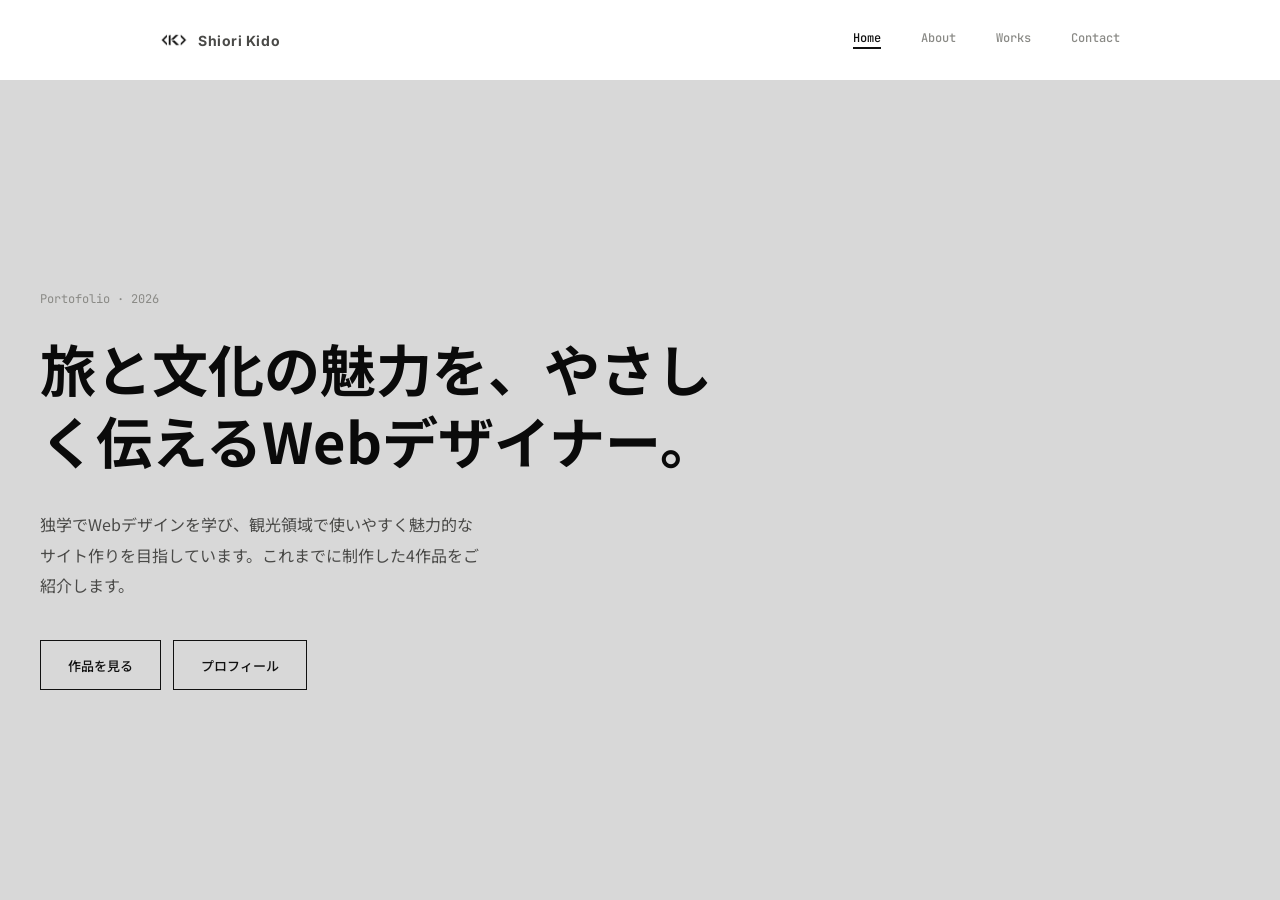
==== index.html @ f80ead20 "Add: Hero Section." ====
<!DOCTYPE html>
<html lang="ja">
<head>
	<meta charset="UTF-8">
	<meta name="viewport" content="width=device-width, initial-scale=1.0">
	<title>Portfolio - Kido</title>
	<meta name="description" content="城戸 志織（きど しおり）のポートフォリオサイトです。">
	<!-- OGP -->
	<meta property="og:locale" content="ja_JP">
	<meta property="og:type" content="website">
	<meta property="og:site_name" content="Shiori Kido | Portfolio">
	<meta property="og:title" content="Shiori Kido | Portfolio">
	<meta property="og:description" content="城戸 志織（きど しおり）のポートフォリオサイトです。">
	<meta property="og:url" content="https://example.com/">
	<meta property="og:image" content="https://example.com/assets/images/ogp.png">
	<meta property="og:image:width" content="1200">
	<meta property="og:image:height" content="630">

	<!-- Favicon -->
	<link rel="shortcut icon" href="./assets/images/favicon.ico" type="image/x-icon">
	<!-- CSS -->
	<link rel="stylesheet" href="./assets/css/resets.css">
	<link rel="stylesheet" href="./assets/css/base.css">
	<link rel="stylesheet" href="./assets/css/style.css">
	<link rel="stylesheet" href="./assets/css/header.css">
	<link rel="stylesheet" href="./assets/css/footer.css">
	<link rel="stylesheet" href="./assets/css/top.css">
	<!-- Google Fonts -->
	<link rel="preconnect" href="https://fonts.googleapis.com">
	<link rel="preconnect" href="https://fonts.gstatic.com" crossorigin>
	<link href="https://fonts.googleapis.com/css2?family=Inter:ital,opsz,wght@0,14..32,100..900;1,14..32,100..900&family=JetBrains+Mono:ital,wght@0,100..800;1,100..800&family=Noto+Sans+JP:wght@100..900&display=swap" rel="stylesheet">
	<!-- JS -->
	<script type="module" src="./assets/js/main.js"></script>

</head>

<body>
	<!-- ===== Header ===== -->
	<header class="l-header">
		<div class="l-header__inner">
			<div class="l-header__top">
				<h1 class="l-header__title">
					<a  href="./" class="l-header__link">
						<img src="./assets/images/logo.png" width="28" height="28" alt="" class="l-header__icon">
						<span class="l-header__logo-text">Shiori Kido</span>
					</a>
				</h1>

				<!-- Hamburger Menu Icon -->
				<button id="js-hamburger-button" class="c-hamburger-menu__button" aria-label="メニュー" aria-expanded="false">
					<span class="c-hamburger-menu__line"></span>
				</button>

			</div><!-- /.l-header__top -->

			<!-- Drawer Menu -->
			<div id="js-drawer-menu" class="c-drawer-menu">
				<nav class="c-nav">
					<ul class="c-nav__list">
						<li class="c-nav__item">
							<a lang="en" href="./" class="c-nav__link" aria-current="page">Home</a>
						</li>
						<li class="c-nav__item">
							<a lang="en" href="./about.html" class="c-nav__link">About</a>
						</li>
						<li class="c-nav__item">
							<a lang="en" href="./works.html" class="c-nav__link">Works</a>
						</li>
						<li class="c-nav__item">
							<a lang="en" href="./contact.html" class="c-nav__link">Contact</a>
						</li>
					</ul>
				</nav>
			</div><!-- /.c-drawer-menu -->
		</div><!-- /.l-header__inner -->
	</header>

	<!-- ===== Main ===== -->
	<main class="l-main">
		<!-- Hero -->
		<section class="p-top-hero">
			<div class="l-container p-top-hero__content">
				<div class="p-top-hero__text">
					<span lang="en" class="p-top-hero__label">Portofolio · 2026</span>
					<h2 class="c-title p-top-hero__title">旅と文化の魅力を、やさしく伝えるWebデザイナー。</h2>
					<p class="c-text p-top-hero__desc">独学でWebデザインを学び、観光領域で使いやすく魅力的なサイト作りを目指しています。これまでに制作した4作品をご紹介します。</p>
					<div class="p-top-hero__cta-buttons">
						<a href="" class="c-button p-top-hero__button">
							<span class="c-button__label">作品を見る</span>
						</a>
						<a href="" class="c-button p-top-hero__button">
							<span class="c-button__label">プロフィール</span>
						</a>
					</div>
				</div><!-- /.p-top-hero__text -->

				<div class="p-top-hero__image">
					<!-- TODO: HERO IMAGE 横長写真 or 作品メインビジュアルを設定（サイズ 580 × 620） -->
					<div class="p-top-hero__image">
						<picture>
							<source
								media="(max-width: 768px)"
								srcset="https://placehold.jp/12/E2E2DD/8A8A86/700x394.png?text=HERO%20IMAGE%20%E6%A8%AA%E9%95%B7%E5%86%99%E7%9C%9F%20or%20%E4%BD%9C%E5%93%81%E3%83%A1%E3%82%A4%E3%83%B3%E3%83%93%E3%82%B8%E3%83%A5%E3%82%A2%E3%83%AB%20700%20%C3%97%20394">
							<img
								src="https://placehold.jp/12/E2E2DD/8A8A86/580x620.png?text=HERO%20IMAGE%20%E6%A8%AA%E9%95%B7%E5%86%99%E7%9C%9F%20or%20%E4%BD%9C%E5%93%81%E3%83%A1%E3%82%A4%E3%83%B3%E3%83%93%E3%82%B8%E3%83%A5%E3%82%A2%E3%83%AB%20580%20%C3%97%20620"
								alt=""
								class="p-top-hero__img">
						</picture>
					</div>
				</div><!-- /.p-top-hero__image -->
			</div><!-- /.l-container.p-top-hero__content -->
		</section>
	</main>

	<!-- ===== Footer ===== -->
	<footer class="l-footer"></footer>

</body>
</html>
---- assets/css/resets.css ----
/* 1. Use a more-intuitive box-sizing model */
*,
*::before,
*::after {
  box-sizing: border-box;
}

/* 2. Remove default margin */
*:not(dialog) {
  margin: 0;
}

/* 3. Enable keyword animations */
@media (prefers-reduced-motion: no-preference) {
  html {
    interpolate-size: allow-keywords;
  }
}

body {
  /* 4. Increase line-height */
  line-height: 1.5;
  /* 5. Improve text rendering */
  -webkit-font-smoothing: antialiased;
}

/* 6. Improve media defaults */
img,
picture,
video,
canvas,
svg {
  display: block;
  max-width: 100%;
}

/* 7. Inherit fonts for form controls */
input,
button,
textarea,
select {
  font: inherit;
}

/* 8. Avoid text overflows */
p,
h1,
h2,
h3,
h4,
h5,
h6 {
  overflow-wrap: break-word;
}

/* 9. Improve line wrapping */
p {
  text-wrap: pretty;
}
h1,
h2,
h3,
h4,
h5,
h6 {
  text-wrap: balance;
}

/*
  10. Create a root stacking context
*/
#root,
#__next {
  isolation: isolate;
}
---- assets/css/base.css ----
:root {
  --text-color-primary: #0a0a0a;
  --text-color-secondary: #8a8a86;
  --text-color-thirdly: #fff;
  --text-color-body: #4a4a48;
  --text-color-header: #111;
  --text-color-button: #111;

  --bg-color-header: #fff;
  --bg-color-hero: #d8d8d8;

  --transition-base: 0.2s ease;
  --transition-slow: 0.4s ease;
}

body {
  font-family: 'Noto Sans JP', sans-serif;
  color: var(--text-color-body);
}

button {
  padding: 0;
  border: none;
  outline: none;
  font: inherit;
  color: inherit;
  background: none;
}

a {
  display: block;
  text-decoration: none;
  color: inherit;
}

ul {
  list-style: none;
  margin: 0;
  padding: 0;
}

:lang(en) {
  font-family: 'JetBrains Mono', sans-serif;
}

img {
  width: 100%;
  height: auto;
  object-position: center;
  object-fit: cover;
}
---- assets/css/style.css ----
.l-main {
  position: relative;
  top: 5rem;

  @media screen and (max-width: 768px) {
    top: 3.5rem;
  }
}

.l-container {
  max-width: 1200px;
  width: 100%;

  margin-inline: auto;

  @media screen and (max-width: 768px) {
    max-width: 100%;
    padding-inline: 1.25rem;
  }
}

.c-title {
  font-size: clamp(2.25rem, 7vw, 3.5rem);
  line-height: 1.3;
  color: var(--text-color-primary);
}

.c-text {
  font-size: 1rem;
  line-height: 1.9;
  font-weight: 400;
}

.c-button {
  display: flex;
  align-items: center;
  justify-content: center;

  height: 3.125rem;
  width: fit-content;

  padding-inline: 1.75rem;

  box-shadow: inset 0 0 0 1px var(--text-color-button);

  transition: var(--transition-base);

  & .c-button__label {
    font-size: 0.813rem;
    line-height: 1.5;
    font-weight: 500;
    color: var(--text-color-button);
    transition: var(--transition-base);
  }

  /* Hover State */
  &:hover {
    background-color: var(--text-color-button);
  }

  &:hover .c-button__label {
    position: relative;
    color: var(--text-color-thirdly);
  }
  &:hover .c-button__label::after {
    position: absolute;
    content: '→';
    top: 50%;
    right: -1rem;
    transform: translateY(-50%);
  }
}
---- assets/css/header.css ----
/* ============================
*  Header
* ========================== */
.l-header {
  position: fixed;
  z-index: 100;
  top: 0;
  left: 0;

  width: 100%;
  height: 5rem;

  background-color: var(--bg-color-header);

  @media screen and (max-width: 768px) {
    height: 3.5rem;
  }
}

.l-header__inner {
  display: flex;
  align-items: center;
  justify-content: space-between;

  max-width: 1200px;
  width: 100%;
  height: 100%;

  margin-inline: auto;
  padding-inline: 7.5rem;

  @media screen and (max-width: 768px) {
    padding-inline: 0.75rem;
  }
}

.l-header__title {
  & .l-header__link {
    display: flex;
    align-items: center;
    gap: 0.625rem;
  }

  & .l-header__icon {
    width: 1.75rem;

    aspect-ratio: 1 / 1;
  }

  & .l-header__logo-text {
    font-size: 0.875rem;
    font-weight: 700;
    line-height: 1.5;
    letter-spacing: 0.56px;
    font-family: 'Inter', sans-serif;
  }
}

.l-header__top {
  @media screen and (max-width: 768px) {
    display: flex;
    justify-content: space-between;
    align-items: center;

    width: 100%;
  }
}

/*-------------------------
  Hamburger Menu Icon
-------------------------*/
.c-hamburger-menu__button {
  display: none;

  @media screen and (max-width: 768px) {
    display: block;

    width: 1.5rem;
    height: 2.25rem;

    & .c-hamburger-menu__line {
      position: relative;

      display: block;

      height: 2px;
      width: 100%;
      background-color: var(--text-color-header);
    }
    & .c-hamburger-menu__line::before,
    & .c-hamburger-menu__line::after {
      content: '';
      position: absolute;

      left: 0;

      height: 2px;
      width: 100%;
      background-color: var(--text-color-header);

      transition: var(--transition-slow);
    }
    & .c-hamburger-menu__line::before {
      top: -0.5rem;
    }
    & .c-hamburger-menu__line::after {
      top: 0.5rem;
    }

    /* Open state */
    &.is-open .c-hamburger-menu__line {
      background-color: transparent;
    }
    &.is-open .c-hamburger-menu__line::before,
    &.is-open .c-hamburger-menu__line::after {
      top: 0;
    }
    &.is-open .c-hamburger-menu__line::before {
      transform: rotate(-25deg);
    }
    &.is-open .c-hamburger-menu__line::after {
      transform: rotate(25deg);
    }
  }
}

/*-------------------------
  Drawer Menu
-------------------------*/
.c-drawer-menu {
  @media screen and (max-width: 768px) {
    position: absolute;
    top: 3.5rem;
    right: -100%;

    height: calc(100dvh - 3.5rem);

    padding-block: 2rem;
    padding-inline: 1rem;

    transition: var(--transition-slow);

    width: 100%;

    &.is-open {
      right: 0;
    }
  }
}

.c-nav__list {
  display: flex;
  align-items: center;
  gap: 2.5rem;

  transition: var(--transition-base);

  &:has(.c-nav__item:hover) .c-nav__link[aria-current='page']:not(:hover) {
    text-decoration: none;
  }

  @media screen and (max-width: 768px) {
    flex-direction: column;
  }
}

.c-nav__item {
  height: 1.375rem;

  &:hover .c-nav__link,
  & .c-nav__link[aria-current='page'] {
    text-decoration: underline;
    text-decoration-thickness: 2px;
    text-underline-offset: 0.4em;

    color: var(--text-color-header);
  }

  .c-nav__link {
    height: 100%;
    font-size: 0.75rem;
    line-height: 1.5;
    font-weight: 500;
    color: #8a8a86;
    text-align: center;

    transition: var(--transition-base);

    @media screen and (max-width: 768px) {
      font-size: 1rem;
    }
  }
}
---- assets/css/top.css ----
/* ============================
*  Hero
* ========================== */
.p-top-hero {
  width: 100%;
  height: calc(100dvh - 5rem);
  background-color: var(--bg-color-hero);

  @media screen and (max-width: 768px) {
    height: calc(100dvh - 3.5rem);
  }
}

.p-top-hero__content {
  display: flex;
  align-items: center;
  gap: 1.5rem;

  height: 100%;

  @media screen and (max-width: 768px) {
    flex-direction: column;
    justify-content: center;
  }
}

.p-top-hero__label {
  display: block;

  margin-block-end: 1.5rem;

  font-size: 0.75rem;
  line-height: 1.5;
  color: var(--text-color-secondary);
}

.p-top-hero__title {
  margin-block-end: 2rem;
}

.p-top-hero__desc {
  max-width: 440px;
  width: 100%;

  margin-block-end: 2.5rem;

  @media screen and (max-width: 768px) {
    max-width: 100%;
  }
}

.p-top-hero__cta-buttons {
  display: flex;
  align-items: center;
  gap: 0.75rem;

  @media screen and (max-width: 500px) {
    display: grid;
    grid-template-columns: 1fr 1fr;

    & .c-button {
      width: 100%;
    }
  }
}

.p-top-hero__image {
  @media screen and (max-width: 768px) {
    & .p-top-hero__img {
      aspect-ratio: 16 / 9;
    }
  }
}
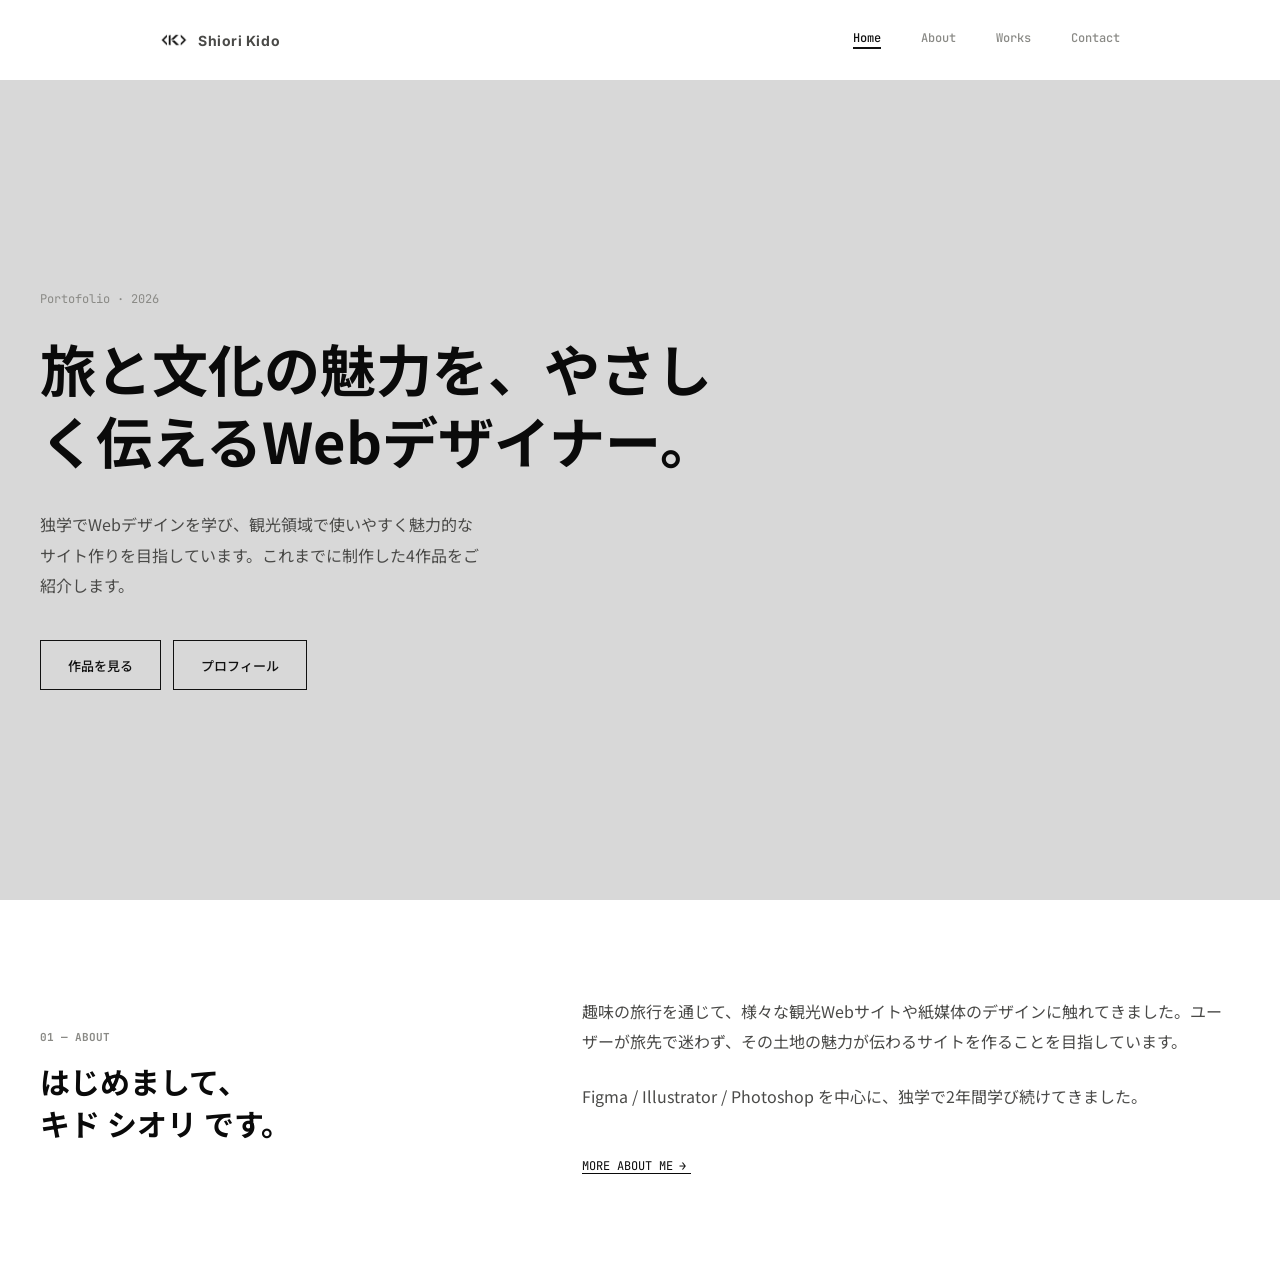
==== commit 4199a83b: "Add: About Setciton." ====
--- a/index.html
+++ b/index.html
@@ -110,6 +110,32 @@
 				</div><!-- /.p-top-hero__image -->
 			</div><!-- /.l-container.p-top-hero__content -->
 		</section>
+
+		<!-- About -->
+		<section class="p-top-section p-top-about">
+			<div class="l-container">
+				<div class="c-section-header p-top-section__header">
+					<h2 class="c-section-title p-top-section__title">
+						<span lang="en" class="c-section-title--en">01 — About</span>
+						<span class="c-section-title--ja">
+							はじめまして、<br>
+							キド シオリ です。
+					</span>
+					</h2>
+				</div><!-- /.c-section-header -->
+				<div class="p-top-section__content p-top-about__content">
+					<div class="p-top-about__descs">
+						<p class="c-text">
+							趣味の旅行を通じて、様々な観光Webサイトや紙媒体のデザインに触れてきました。ユーザーが旅先で迷わず、その土地の魅力が伝わるサイトを作ることを目指しています。
+						</p>
+						<p class="c-text">
+							Figma / Illustrator / Photoshop を中心に、独学で2年間学び続けてきました。
+						</p>
+					</div><!-- /.p-top-about__desc -->
+					<a lang="en" href="./about.html" class="c-more-link">More about me</a>
+				</div><!-- /.p-top-section__content -->
+			</div><!-- /.l-container -->
+		</section>
 	</main>
 
 	<!-- ===== Footer ===== -->
--- a/assets/css/base.css
+++ b/assets/css/base.css
@@ -16,6 +16,9 @@
 body {
   font-family: 'Noto Sans JP', sans-serif;
   color: var(--text-color-body);
+  overflow-wrap: anywhere;
+  word-break: normal;
+  line-break: strict;
 }
 
 button {
@@ -31,6 +34,7 @@
   display: block;
   text-decoration: none;
   color: inherit;
+  cursor: pointer;
 }
 
 ul {
--- a/assets/css/style.css
+++ b/assets/css/style.css
@@ -23,6 +23,26 @@
   font-size: clamp(2.25rem, 7vw, 3.5rem);
   line-height: 1.3;
   color: var(--text-color-primary);
+}
+
+.c-section-title {
+  display: flex;
+  flex-direction: column;
+  gap: 1rem;
+
+  & .c-section-title--en {
+    font-size: 0.688rem;
+    line-height: 1.5;
+    text-transform: uppercase;
+    color: var(--text-color-secondary);
+  }
+
+  & .c-section-title--ja {
+    font-size: clamp(1.5rem, 2.34vw, 2rem);
+    line-height: 1.4;
+    font-weight: 700;
+    color: var(--text-color-primary);
+  }
 }
 
 .c-text {
@@ -70,3 +90,46 @@
     transform: translateY(-50%);
   }
 }
+
+.c-more-link {
+  display: inline-block;
+  position: relative;
+
+  font-size: 0.75rem;
+  line-height: 1.5rem;
+  color: var(--text-color-primary);
+  text-transform: uppercase;
+  transition: var(--transition-base);
+
+  &::before {
+    position: absolute;
+    content: '→';
+
+    right: -1.125rem;
+    width: 0.75rem;
+
+    transition: var(--transition-base);
+  }
+
+  &::after {
+    position: absolute;
+    content: '';
+    left: 0;
+    bottom: 0.25rem;
+
+    width: calc(100% + 1.125rem);
+    height: 1px;
+    background-color: var(--text-color-primary);
+
+    transition: var(--transition-base);
+  }
+
+  /* Hover State */
+  &:hover {
+    color: var(--text-color-secondary);
+  }
+
+  &:hover::before {
+    right: -1.25rem;
+  }
+}
--- a/assets/css/top.css
+++ b/assets/css/top.css
@@ -71,3 +71,31 @@
     }
   }
 }
+
+/* ============================
+*  About
+* ========================== */
+.p-top-about {
+  & .l-container {
+    display: grid;
+    grid-template-columns: minmax(auto, 467px) 1fr;
+    align-items: center;
+    gap: clamp(2rem, 5.86vw, 5rem);
+
+    padding-block: 6rem;
+
+    @media screen and (max-width: 768px) {
+      grid-template-columns: 1fr;
+
+      padding-block: 4rem;
+    }
+  }
+}
+
+.p-top-about__descs {
+  display: flex;
+  flex-direction: column;
+  gap: 1.5rem;
+
+  margin-block-end: 2.5rem;
+}
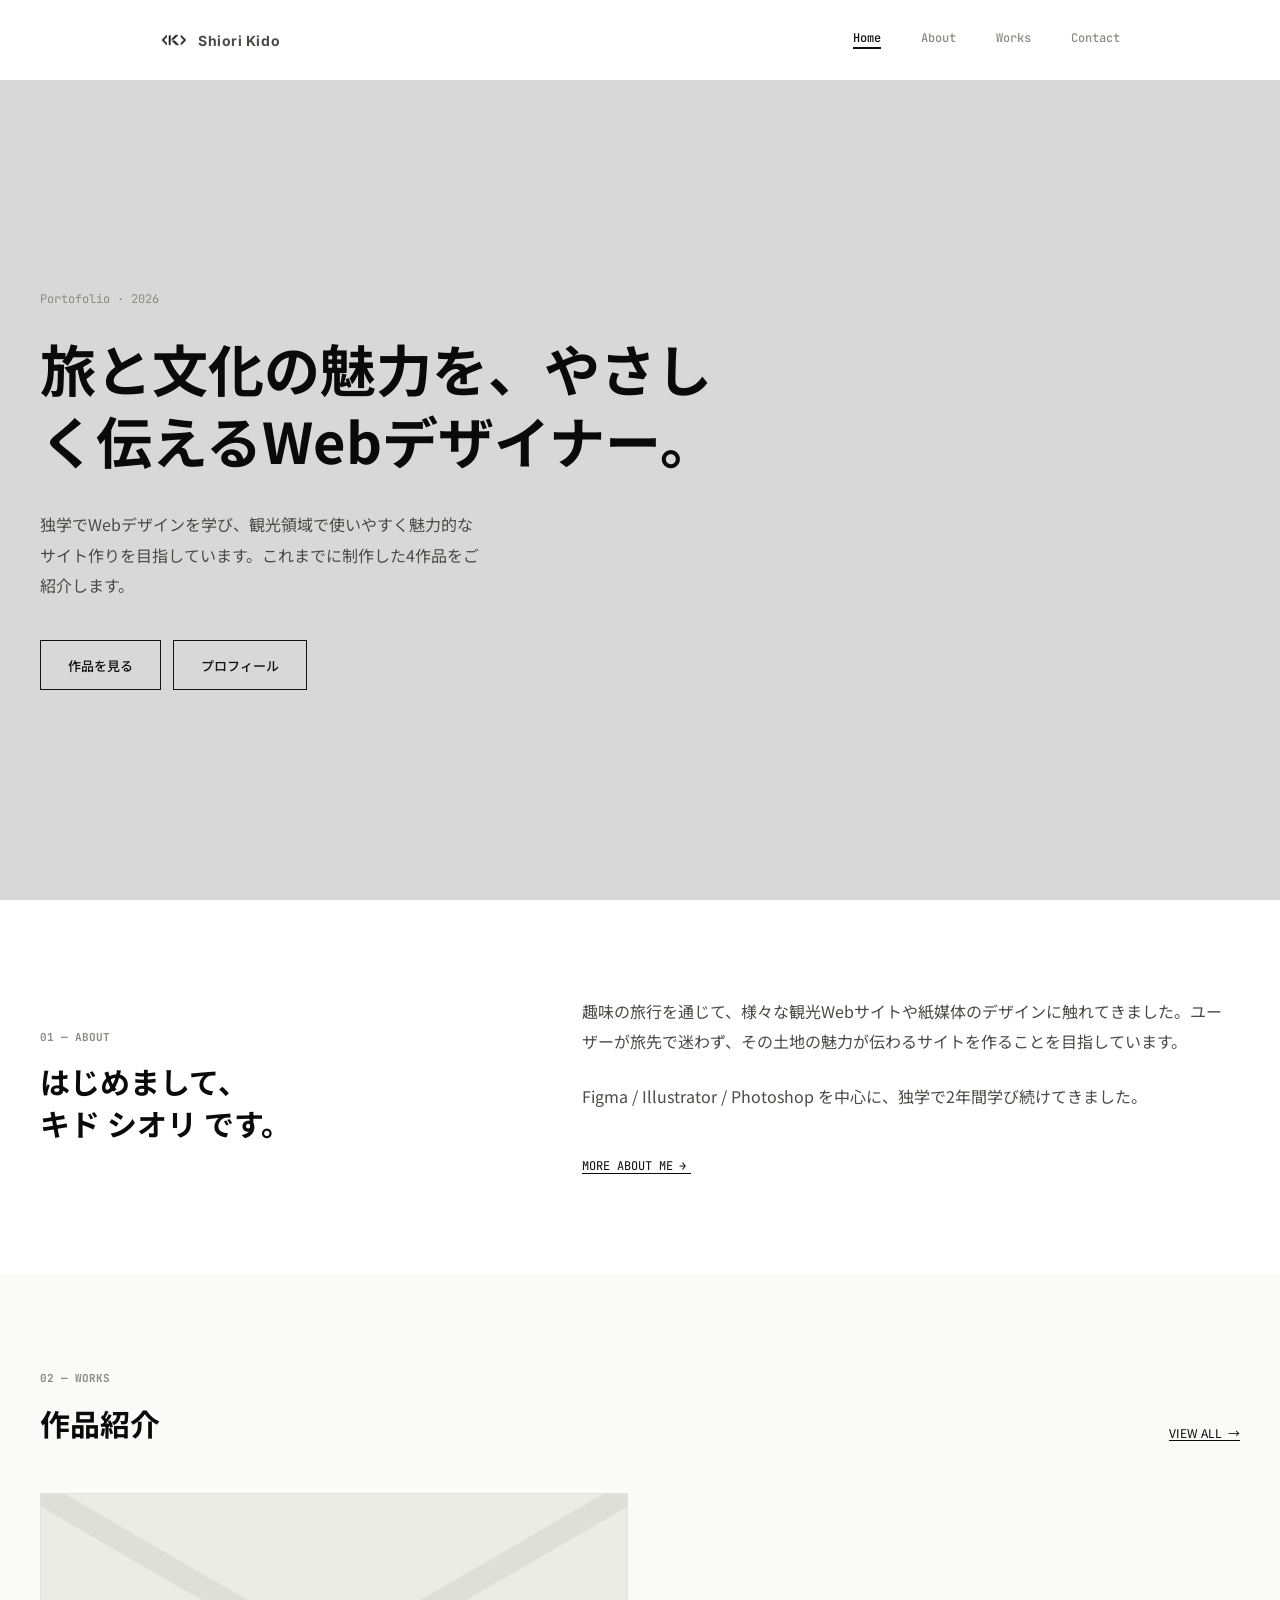
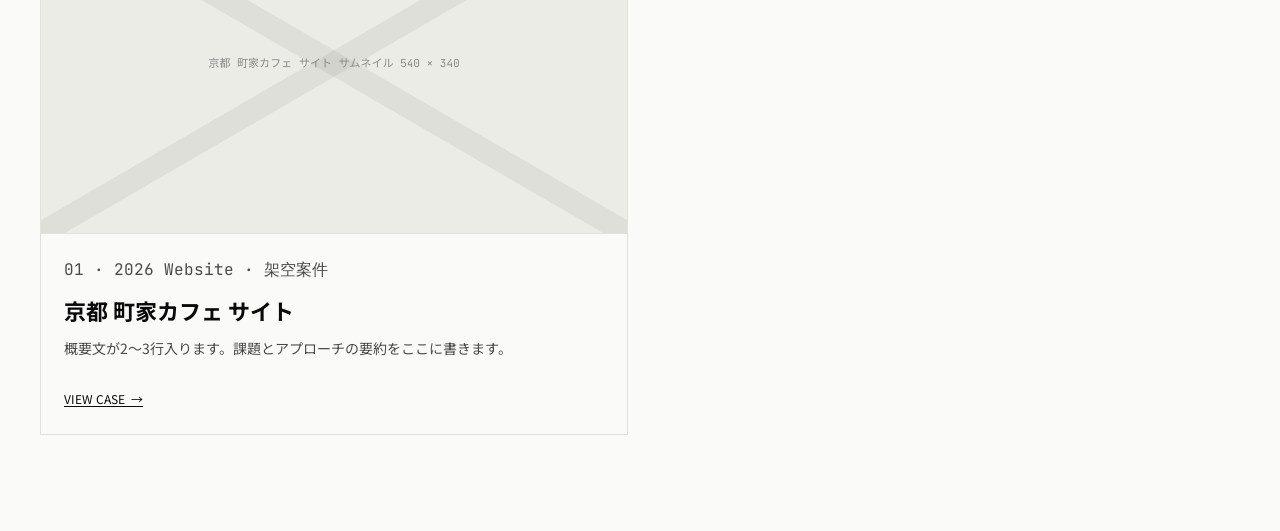
==== commit b723c8a4: "WIP: Works Section layout." ====
--- a/index.html
+++ b/index.html
@@ -136,6 +136,39 @@
 				</div><!-- /.p-top-section__content -->
 			</div><!-- /.l-container -->
 		</section>
+
+		<!-- Works -->
+		<section class="p-top-section p-top-works">
+			<div class="l-container">
+				<div class="c-section-header p-top-section__header">
+					<h2 class="c-section-title p-top-section__title">
+						<span lang="en" class="c-section-title--en">02 — Works</span>
+						<span class="c-section-title--ja">作品紹介</span>
+					</h2>
+					<a href="" class="c-more-link">View all</a>
+				</div><!-- /.c-section-header -->
+				<div class="p-top-section__content p-top-works__content">
+					<ul class="p-top-works__list">
+						<li class="p-top-works__item">
+							<a href="" class="c-card p-top-works__link">
+								<div class="c-card__image p-top-works__image">
+									<img src="./assets/images/placeholder.png" width="586" height="340" alt="" class="c-card__img p-top-works__img">
+								</div><!-- /.p-top-works__image -->
+								<div class="c-card__body p-top-works__body">
+									<div class="c-card__meta p-top-works__meta">
+										<time datetime="" class="c-card__date p-top-works__date">01 · 2026</time>
+										<span class="c-card__category">Website · 架空案件</span>
+									</div>
+									<h3 class="c-card__title">京都 町家カフェ サイト</h3>
+									<p class="c-card__desc">概要文が2〜3行入ります。課題とアプローチの要約をここに書きます。</p>
+									<span href="" class="c-more-link">View case</span>
+								</div><!-- /.p-top-works__body -->
+							</a>
+						</li>
+					</ul>
+				</div><!-- /.p-top-section__content.p-top-works__content -->
+			</div><!-- /.l-container -->
+		</section>
 	</main>
 
 	<!-- ===== Footer ===== -->
--- a/assets/css/base.css
+++ b/assets/css/base.css
@@ -8,6 +8,8 @@
 
   --bg-color-header: #fff;
   --bg-color-hero: #d8d8d8;
+  --bg-color-primary: #fff;
+  --bg-color-secondary: #fafaf8;
 
   --transition-base: 0.2s ease;
   --transition-slow: 0.4s ease;
--- a/assets/css/style.css
+++ b/assets/css/style.css
@@ -1,3 +1,6 @@
+/* ============================
+*  Layout
+* ========================== */
 .l-main {
   position: relative;
   top: 5rem;
@@ -18,6 +21,10 @@
     padding-inline: 1.25rem;
   }
 }
+
+/* ============================
+*  Component
+* ========================== */
 
 .c-title {
   font-size: clamp(2.25rem, 7vw, 3.5rem);
@@ -42,6 +49,18 @@
     line-height: 1.4;
     font-weight: 700;
     color: var(--text-color-primary);
+  }
+}
+
+.c-section-header:has(.c-more-link) {
+  display: flex;
+  justify-content: space-between;
+  align-items: end;
+
+  margin-block-end: 3rem;
+
+  & .c-more-link {
+    margin-inline-end: 1.125rem;
   }
 }
 
@@ -133,3 +152,40 @@
     right: -1.25rem;
   }
 }
+
+/*-------------------------
+  Card
+-------------------------*/
+.c-card {
+  width: 100%;
+  box-shadow: inset 0 0 0 1px #e2e2dd;
+}
+
+.c-card__body {
+  padding: 1.5rem;
+}
+.c-card__meta {
+  margin-block-end: 0.75rem;
+  font-family: 'JetBrains Mono', monospace;
+}
+
+.c-card__title {
+  margin-block-end: 0.625rem;
+
+  font-size: 1.375rem;
+  color: var(--text-color-primary);
+}
+
+.c-card__desc {
+  margin-block-end: 1.5rem;
+
+  font-size: 0.875rem;
+  line-height: 1.7;
+}
+
+/* ============================
+*  Utility
+* ========================== */
+.u-number {
+  font-family: 'JetBrains Mono', sans-serif;
+}
--- a/assets/css/top.css
+++ b/assets/css/top.css
@@ -76,6 +76,8 @@
 *  About
 * ========================== */
 .p-top-about {
+  background-color: var(--bg-color-primary);
+
   & .l-container {
     display: grid;
     grid-template-columns: minmax(auto, 467px) 1fr;
@@ -99,3 +101,24 @@
 
   margin-block-end: 2.5rem;
 }
+
+/* ============================
+*  Worksout
+* ========================== */
+.p-top-works {
+  background-color: var(--bg-color-secondary);
+
+  & .l-container {
+    padding-block: 6rem;
+  }
+}
+
+.p-top-works__list {
+  display: grid;
+  grid-template-columns: repeat(2, 1fr);
+  gap: 1.5rem;
+
+  @media screen and (max-width: 768px) {
+    grid-template-columns: 1fr;
+  }
+}
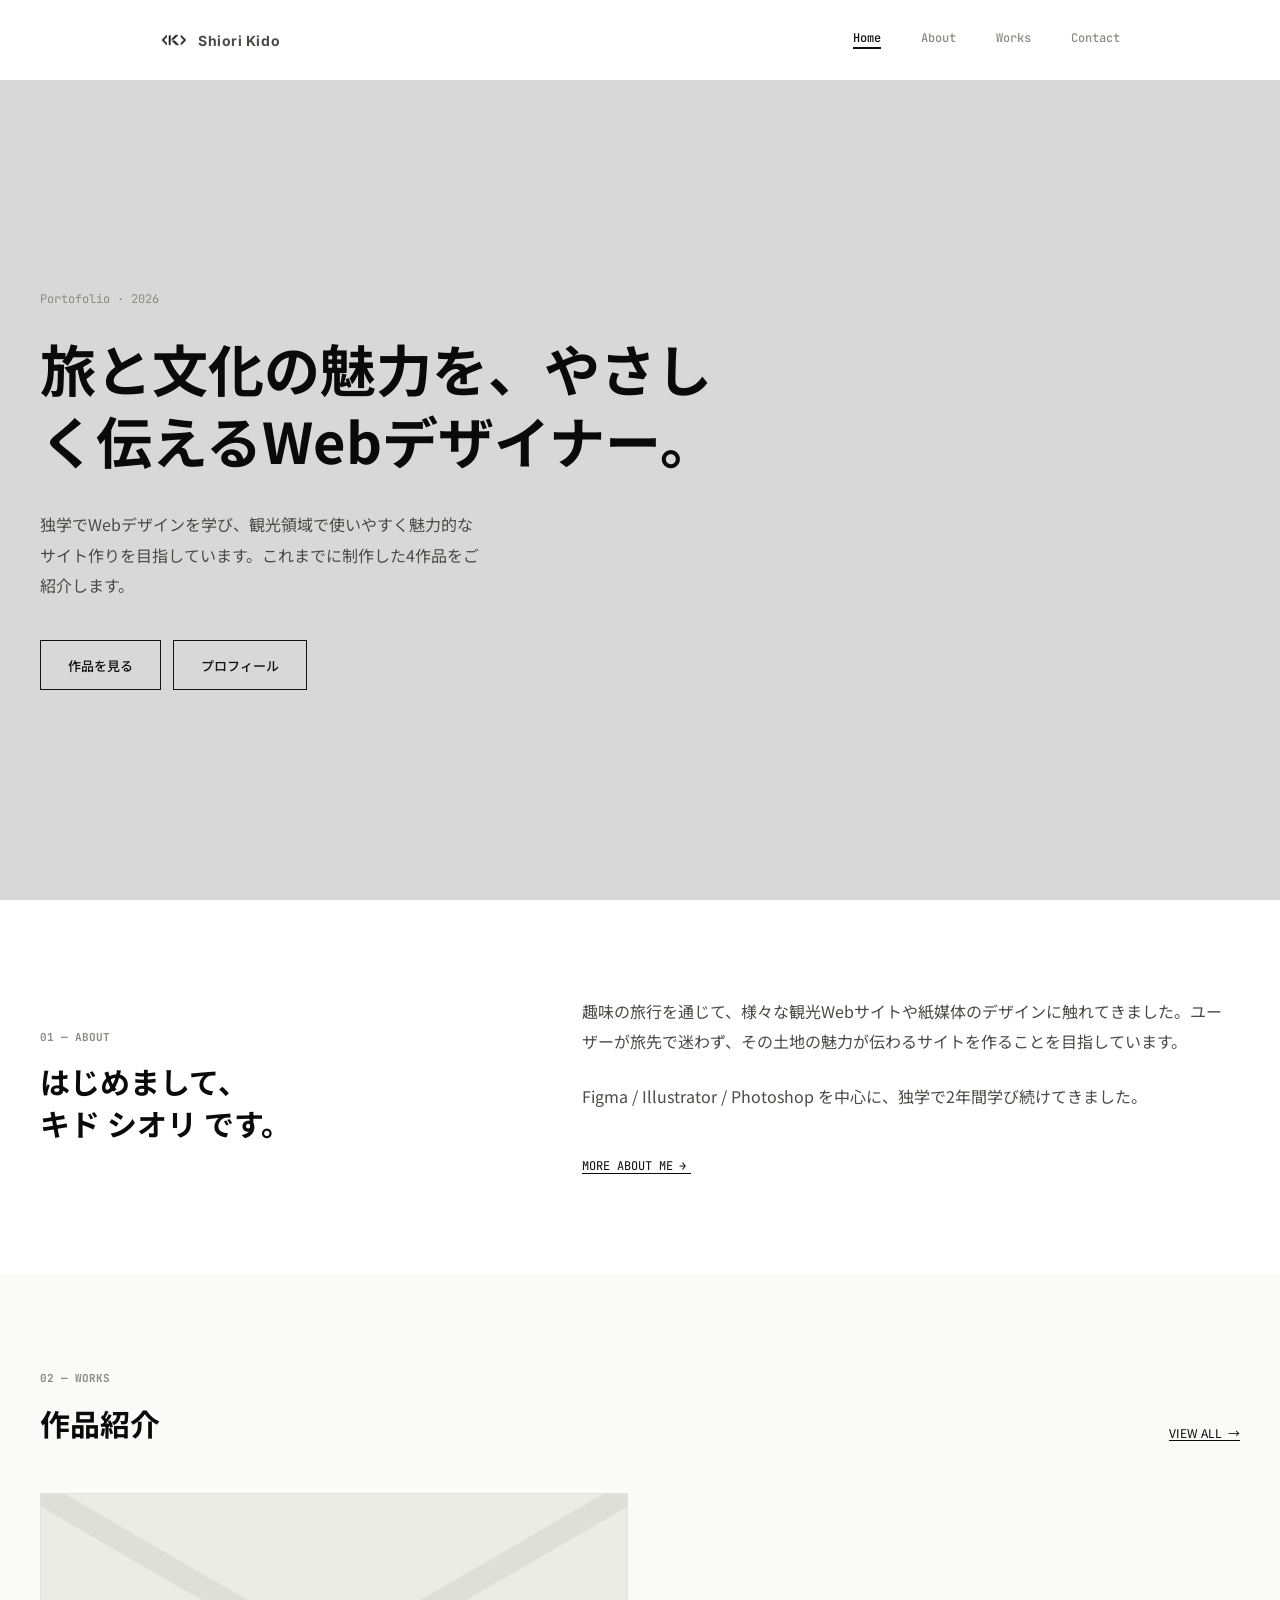
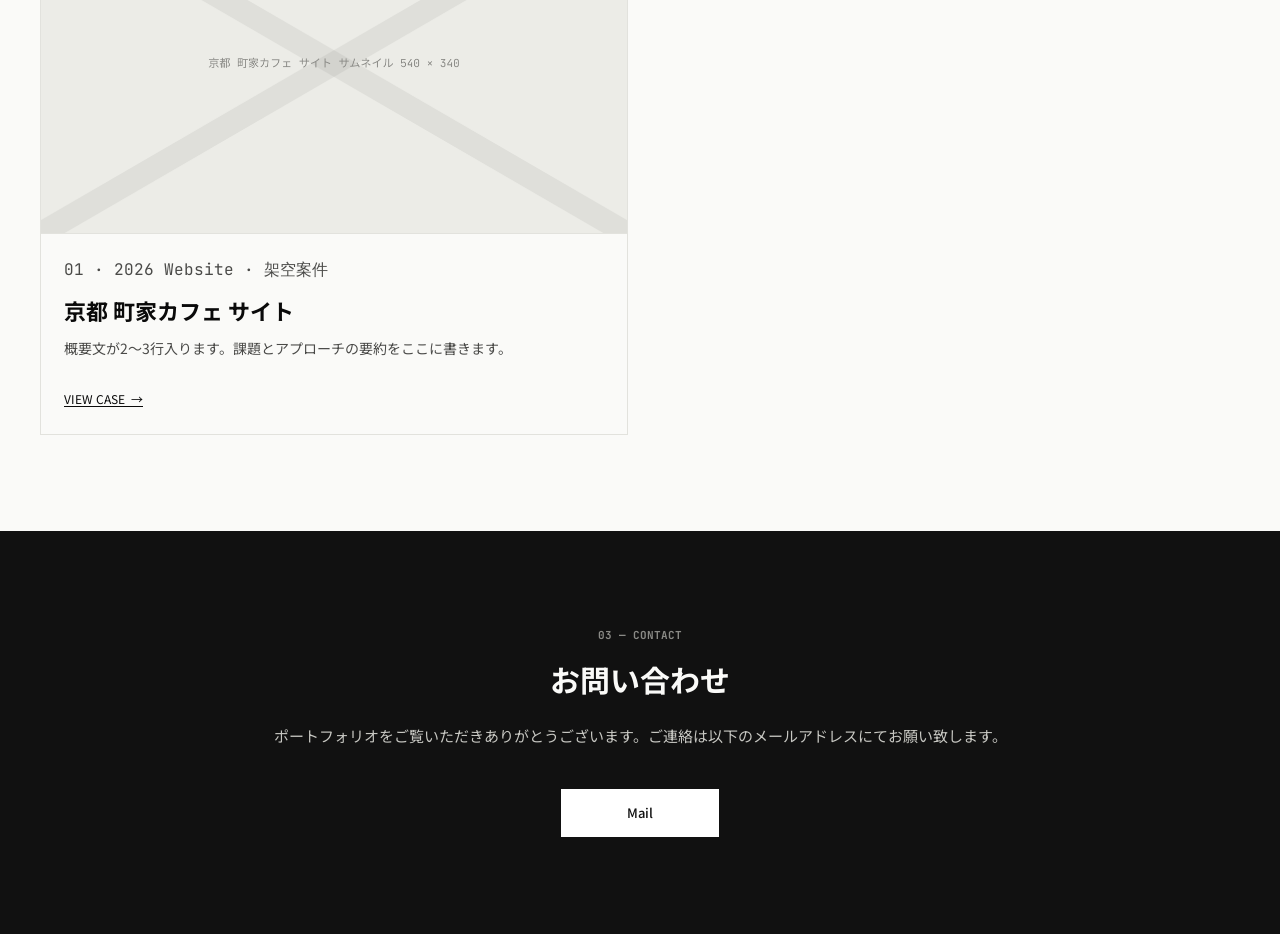
==== commit b85ca5ed: "Add: Contact Section." ====
--- a/index.html
+++ b/index.html
@@ -169,6 +169,24 @@
 				</div><!-- /.p-top-section__content.p-top-works__content -->
 			</div><!-- /.l-container -->
 		</section>
+
+		<!-- Contact -->
+		<section class="p-top-contact">
+			<div class="l-container">
+				<div class="c-section-header p-top-section__header">
+					<h2 class="c-section-title p-top-section__title">
+						<span lang="en" class="c-section-title--en">03 — Contact</span>
+						<span class="c-section-title--ja">お問い合わせ</span>
+					</h2>
+				</div><!-- /.c-section-header -->
+				<div class="p-top-section__content p-top-contact__content">
+					<p class="p-top-contact__desc">ポートフォリオをご覧いただきありがとうございます。ご連絡は以下のメールアドレスにてお願い致します。</p>
+					<a href="mailto:kido.s2706@gmail.com" class="c-button">
+						<div class="c-button__label">Mail</div>
+					</a>
+				</div><!-- /.p-top-section__content -->
+			</div><!-- /.l-container -->
+		</section>
 	</main>
 
 	<!-- ===== Footer ===== -->
--- a/assets/css/base.css
+++ b/assets/css/base.css
@@ -8,8 +8,10 @@
 
   --bg-color-header: #fff;
   --bg-color-hero: #d8d8d8;
+  --bg-color-footer: #111;
   --bg-color-primary: #fff;
   --bg-color-secondary: #fafaf8;
+  --bg-color-thirdly: #111;
 
   --transition-base: 0.2s ease;
   --transition-slow: 0.4s ease;
--- a/assets/css/top.css
+++ b/assets/css/top.css
@@ -110,6 +110,10 @@
 
   & .l-container {
     padding-block: 6rem;
+
+    @media screen and (max-width: 768px) {
+      padding-block: 4rem;
+    }
   }
 }
 
@@ -122,3 +126,50 @@
     grid-template-columns: 1fr;
   }
 }
+
+/* ============================
+*  Contact
+* ========================== */
+.p-top-contact {
+  background-color: var(--bg-color-thirdly);
+
+  & .l-container {
+    padding-block: 6rem;
+
+    @media screen and (max-width: 768px) {
+      padding-block: 4rem;
+    }
+  }
+
+  & .c-section-title {
+    margin-block-end: 1.5rem;
+    text-align: center;
+  }
+
+  & .c-section-title--ja {
+    color: var(--bg-color-secondary);
+  }
+
+  & .c-button {
+    width: 10rem;
+    background-color: var(--bg-color-primary);
+  }
+
+  & .c-button:hover {
+    background-color: var(--bg-color-thirdly);
+    box-shadow: inset 0 0 0 1px var(--bg-color-primary);
+  }
+}
+
+.p-top-contact__content {
+  display: flex;
+  flex-direction: column;
+  align-items: center;
+}
+
+.p-top-contact__desc {
+  margin-block-end: 2.5rem;
+
+  font-size: 0.938rem;
+  color: #c7c7c2;
+}
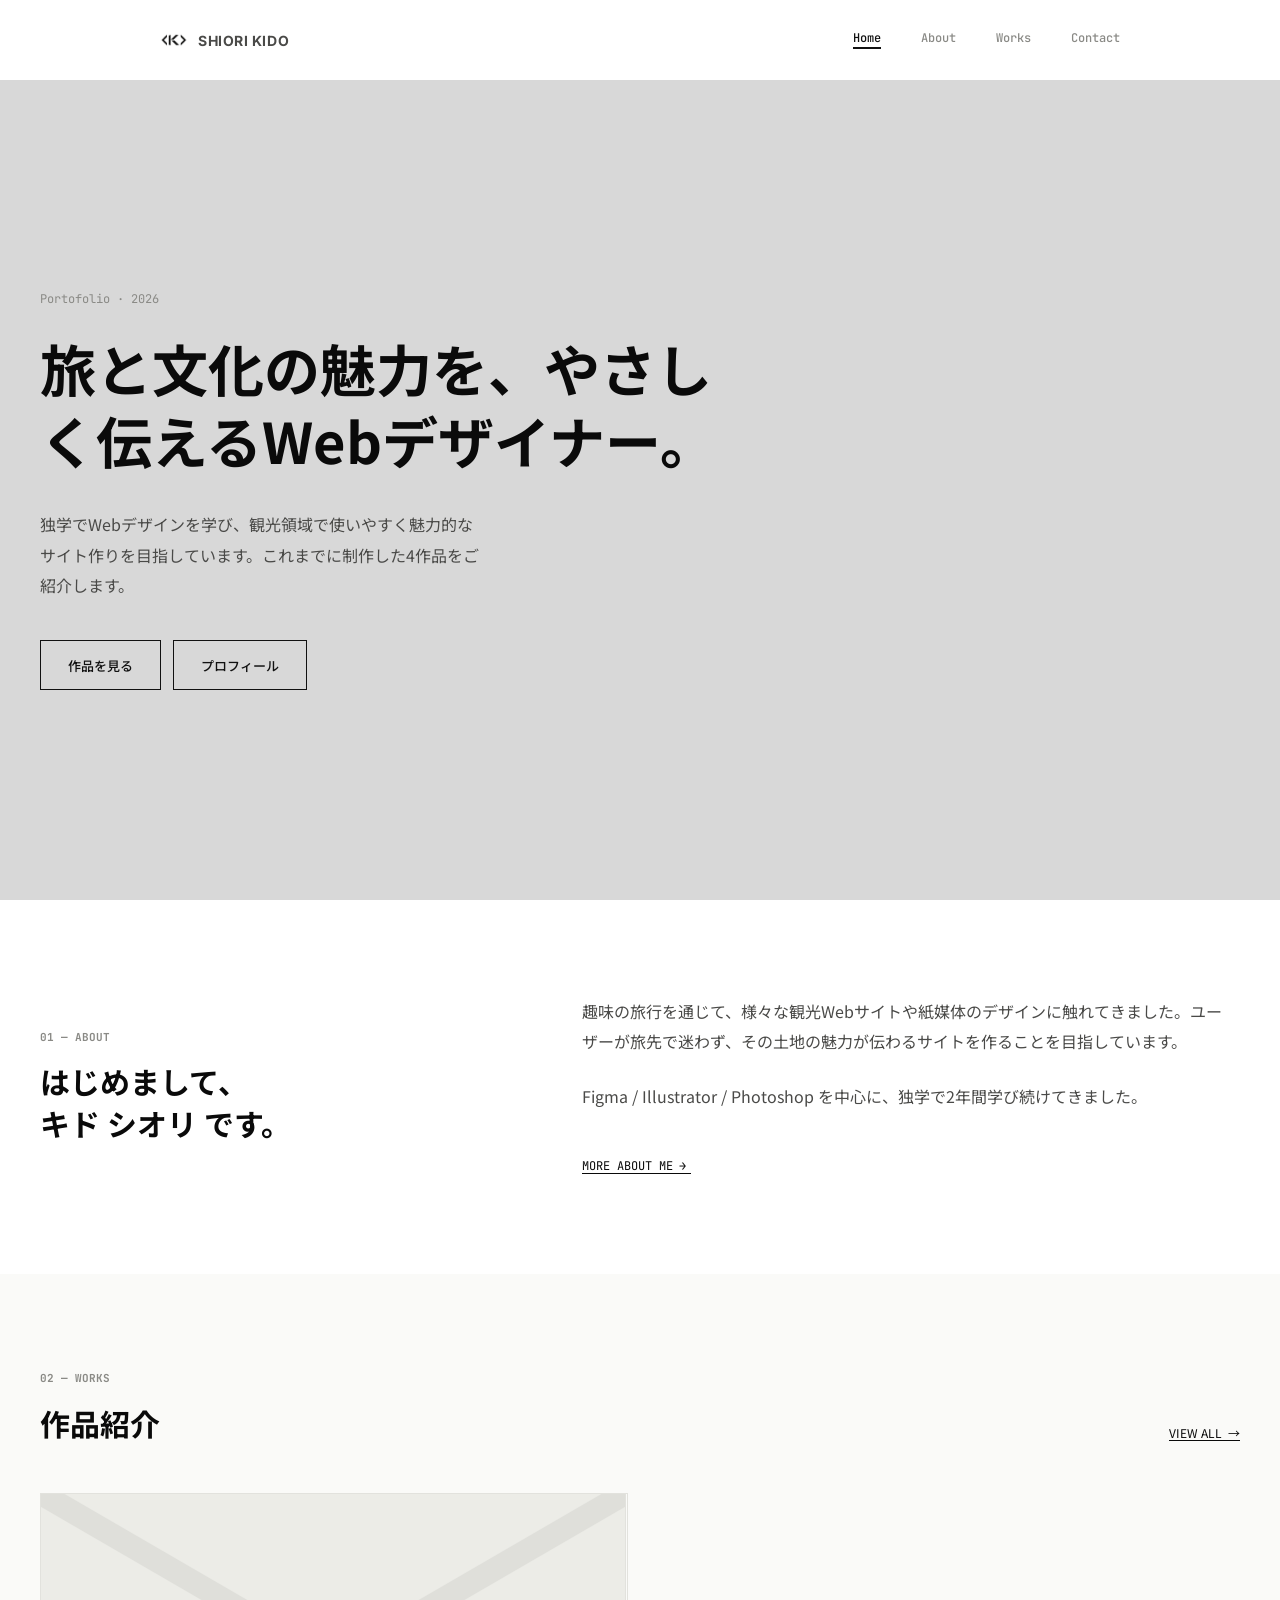
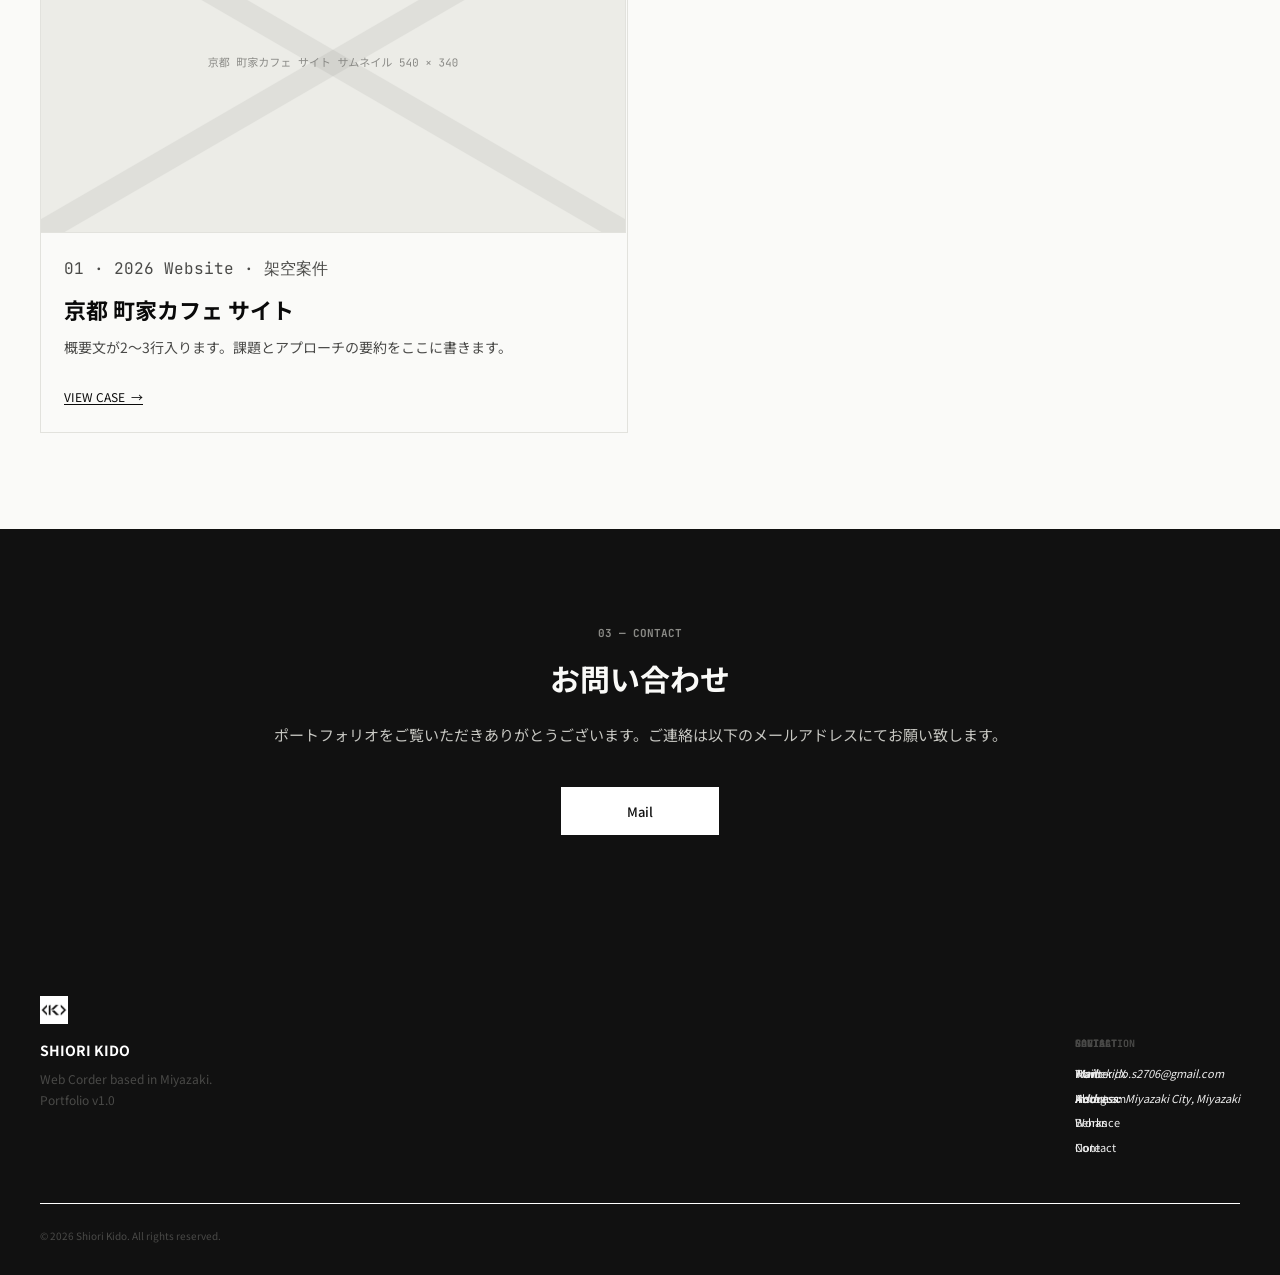
==== commit afc248f5: "Add: Footer Section and Drwawe menu background." ====
--- a/index.html
+++ b/index.html
@@ -156,12 +156,12 @@
 								</div><!-- /.p-top-works__image -->
 								<div class="c-card__body p-top-works__body">
 									<div class="c-card__meta p-top-works__meta">
-										<time datetime="" class="c-card__date p-top-works__date">01 · 2026</time>
+										<time datetime="2026-01-01" class="c-card__date p-top-works__date">01 · 2026</time>
 										<span class="c-card__category">Website · 架空案件</span>
 									</div>
 									<h3 class="c-card__title">京都 町家カフェ サイト</h3>
 									<p class="c-card__desc">概要文が2〜3行入ります。課題とアプローチの要約をここに書きます。</p>
-									<span href="" class="c-more-link">View case</span>
+									<span class="c-more-link">View case</span>
 								</div><!-- /.p-top-works__body -->
 							</a>
 						</li>
@@ -190,7 +190,92 @@
 	</main>
 
 	<!-- ===== Footer ===== -->
-	<footer class="l-footer"></footer>
+	<footer class="l-footer">
+		<div class="l-container">
+
+			<div class="l-footer__main">
+
+				<!-- Profile -->
+				<div class="l-footer__profile">
+					<div class="l-footer__profile-logo">
+						<img src="./assets/images/logo.png" width="28" height="28" class="l-footer__profile-logo-img" aria-hidden="true">
+						<span class="l-footer__profile-name">Shiori Kido</span>
+					</div><!-- /.l-footer__profile-logo -->
+					<p class="l-footer__profile-description">
+						Web Corder based in Miyazaki.<br>
+						Portfolio v1.0
+					</p>
+				</div>
+
+				<div class="l-footer__columns">
+					<h2 class="u-sr-only">フッター情報</h2>
+
+					<!-- Navigation -->
+					<nav class="l-footer__nav-column l-footer__nav-column--navigation">
+						<h3 lang="en" class="l-footer__nav-heading">Navigation</h3>
+						<ul class="l-footer__nav-list">
+							<li class="l-footer__nav-item">
+								<a href="./" class="l-footer__nav-link">Home</a>
+							</li>
+							<li class="l-footer__nav-item">
+								<a href="about.html" class="l-footer__nav-link">About</a>
+							</li>
+							<li class="l-footer__nav-item">
+								<a href="./works.html" class="l-footer__nav-link">Works</a>
+							</li>
+							<li class="l-footer__nav-item">
+								<a href="./contact.html" class="l-footer__nav-link">Contact</a>
+							</li>
+						</ul>
+					</nav><!-- /.l-footer__nav-column -->
+
+					<!-- Social -->
+					<nav class="l-footer__nav-column l-footer__nav-column--social">
+						<h3 lang="en" class="l-footer__nav-heading">Social</h3>
+						<ul class="l-footer__nav-list">
+							<li class="l-footer__nav-item">
+								<a href="./" class="l-footer__nav-link">Twitter / X</a>
+							</li>
+							<li class="l-footer__nav-item">
+								<a href="about.html" class="l-footer__nav-link">Instagram</a>
+							</li>
+							<li class="l-footer__nav-item">
+								<a href="./works.html" class="l-footer__nav-link">Behance</a>
+							</li>
+							<li class="l-footer__nav-item">
+								<a href="./contact.html" class="l-footer__nav-link">Note</a>
+							</li>
+						</ul>
+					</nav><!-- /.l-footer__nav-column -->
+
+					<!-- Contact -->
+					<section class="l-footer__contact l-footer__nav-column--contact">
+						<h3 lang="en" class="l-footer__nav-heading">Contact</h3>
+						<address class="l-footer__nav-column">
+							<dl class="l-footer__nav-list">
+								<div class="l-footer__nav-item">
+									<dt class="l-footer__nav-item-label">Mail</dt>
+									<dd class="l-footer__nav-item-value">kido.s2706@gmail.com</dd>
+								</div>
+								<div class="l-footer__nav-item">
+									<dt class="l-footer__nav-item-label">Address</dt>
+									<dd class="l-footer__nav-item-valuea">Miyazaki City, Miyazaki</dd>
+								</div>
+							</dl>
+						</address><!-- /.l-footer__nav-column -->
+					</section>
+
+				</div><!-- /.l-footer__columns -->
+			</div><!-- /.l-footer__main -->
+
+			<div class="l-footer__bottom">
+				<!-- Copyright -->
+				<small class="l-footer__copyright">&copy; 2026 Shiori Kido. All rights reserved. </small>
+			</div><!-- /.l-footer__bottom -->
+
+		</div><!-- /.l-container -->
+
+	</footer>
 
 </body>
 </html>
--- a/assets/css/base.css
+++ b/assets/css/base.css
@@ -4,6 +4,7 @@
   --text-color-thirdly: #fff;
   --text-color-body: #4a4a48;
   --text-color-header: #111;
+  --text-color-footer-nav: #eee;
   --text-color-button: #111;
 
   --bg-color-header: #fff;
@@ -18,11 +19,17 @@
 }
 
 body {
+  padding-block-start: 5rem;
+
   font-family: 'Noto Sans JP', sans-serif;
   color: var(--text-color-body);
   overflow-wrap: anywhere;
   word-break: normal;
   line-break: strict;
+
+  @media screen and (max-width: 768px) {
+    padding-block-start: 3.5rem;
+  }
 }
 
 button {
@@ -52,8 +59,8 @@
 }
 
 img {
-  width: 100%;
+  display: block;
+  max-width: 100%;
   height: auto;
-  object-position: center;
-  object-fit: cover;
+  /* vertical-align: bottom; */
 }
--- a/assets/css/style.css
+++ b/assets/css/style.css
@@ -3,11 +3,6 @@
 * ========================== */
 .l-main {
   position: relative;
-  top: 5rem;
-
-  @media screen and (max-width: 768px) {
-    top: 3.5rem;
-  }
 }
 
 .l-container {
@@ -189,3 +184,15 @@
 .u-number {
   font-family: 'JetBrains Mono', sans-serif;
 }
+
+.u-sr-only {
+  position: absolute;
+  width: 1px;
+  height: 1px;
+  padding: 0;
+  margin: -1px;
+  overflow: hidden;
+  clip: rect(0, 0, 0, 0);
+  white-space: nowrap;
+  border-width: 0;
+}
--- a/assets/css/header.css
+++ b/assets/css/header.css
@@ -53,6 +53,7 @@
     line-height: 1.5;
     letter-spacing: 0.56px;
     font-family: 'Inter', sans-serif;
+    text-transform: uppercase;
   }
 }
 
@@ -138,6 +139,8 @@
     padding-block: 2rem;
     padding-inline: 1rem;
 
+    background-color: var(--bg-color-primary);
+
     transition: var(--transition-slow);
 
     width: 100%;
--- a/assets/css/footer.css
+++ b/assets/css/footer.css
@@ -0,0 +1,143 @@
+/* ============================
+*  Footer
+* ========================== */
+.l-footer {
+  padding-block: 4rem 2rem;
+  background-color: var(--bg-color-footer);
+
+  & .l-container {
+    display: flex;
+    flex-direction: column;
+    gap: 3rem;
+  }
+}
+
+.l-footer__nav-link {
+  color: var(--text-color-footer-nav);
+}
+
+.l-footer__main {
+  display: grid;
+  grid-template-columns: minmax(auto, 270px) 1fr;
+  gap: 2.5rem;
+
+  @media screen and (max-width: 768px) {
+    grid-template-columns: 1fr;
+  }
+}
+
+.l-footer__profile {
+  flex-shrink: 0;
+
+  & .l-footer__profile-logo {
+    display: flex;
+    flex-direction: column;
+    gap: 1rem;
+
+    margin-block-end: 0.5rem;
+
+    @media screen and (max-width: 768px) {
+      flex-direction: row;
+    }
+  }
+
+  & .l-footer__profile-logo-img {
+    width: 1.75rem;
+    height: auto;
+
+    aspect-ratio: 1 / 1;
+
+    font-size: 0;
+    line-height: 0;
+  }
+
+  & .l-footer__profile-name {
+    font-size: 0.875rem;
+    font-weight: 700;
+    color: var(--text-color-thirdly);
+    text-transform: uppercase;
+
+    @media screen and (max-width: 768px) {
+      font-size: 1.125rem;
+    }
+  }
+
+  & .l-footer__profile-description {
+    font-size: 0.75rem;
+    line-height: 1.7;
+  }
+}
+
+.l-footer__columns {
+  display: grid;
+  grid-template-columns: 1fr 1fr 1fr;
+  gap: 2.5rem;
+
+  @media screen and (max-width: 768px) {
+    grid-template-columns: repeat(2, 1fr);
+    grid-template-areas:
+      'nav social'
+      'contact contact';
+  }
+
+  & .l-footer__nav-heading {
+    margin-block-end: 0.875rem;
+
+    font-size: 0.625rem;
+    text-transform: uppercase;
+  }
+
+  & .l-footer__nav-list {
+    display: flex;
+    flex-direction: column;
+    gap: 0.5rem;
+  }
+
+  & .l-footer__nav-item {
+    font-size: 0.688rem;
+    color: var(--text-color-footer-nav);
+
+    @media screen and (max-width: 768px) {
+      font-size: 0.875rem;
+    }
+  }
+}
+
+.l-footer__nav-column--navigation {
+  grid-area: nav;
+}
+
+.l-footer__nav-column--social {
+  grid-area: social;
+}
+
+.l-footer__nav-column--contact {
+  grid-area: contact;
+}
+
+.l-footer__contact {
+  & .l-footer__nav-item {
+    display: flex;
+    gap: 0.25rem;
+  }
+
+  & .l-footer__nav-item-label {
+    font-weight: 700;
+  }
+  & .l-footer__nav-item-label::after {
+    content: ':';
+  }
+}
+
+.l-footer__bottom {
+  padding-block-start: 1.5rem;
+  border-top: 1px solid var(--bg-color-primary);
+}
+
+.l-footer__copyright {
+  display: block;
+  font-size: 0.625rem;
+  @media screen and (max-width: 768px) {
+    text-align: center;
+  }
+}
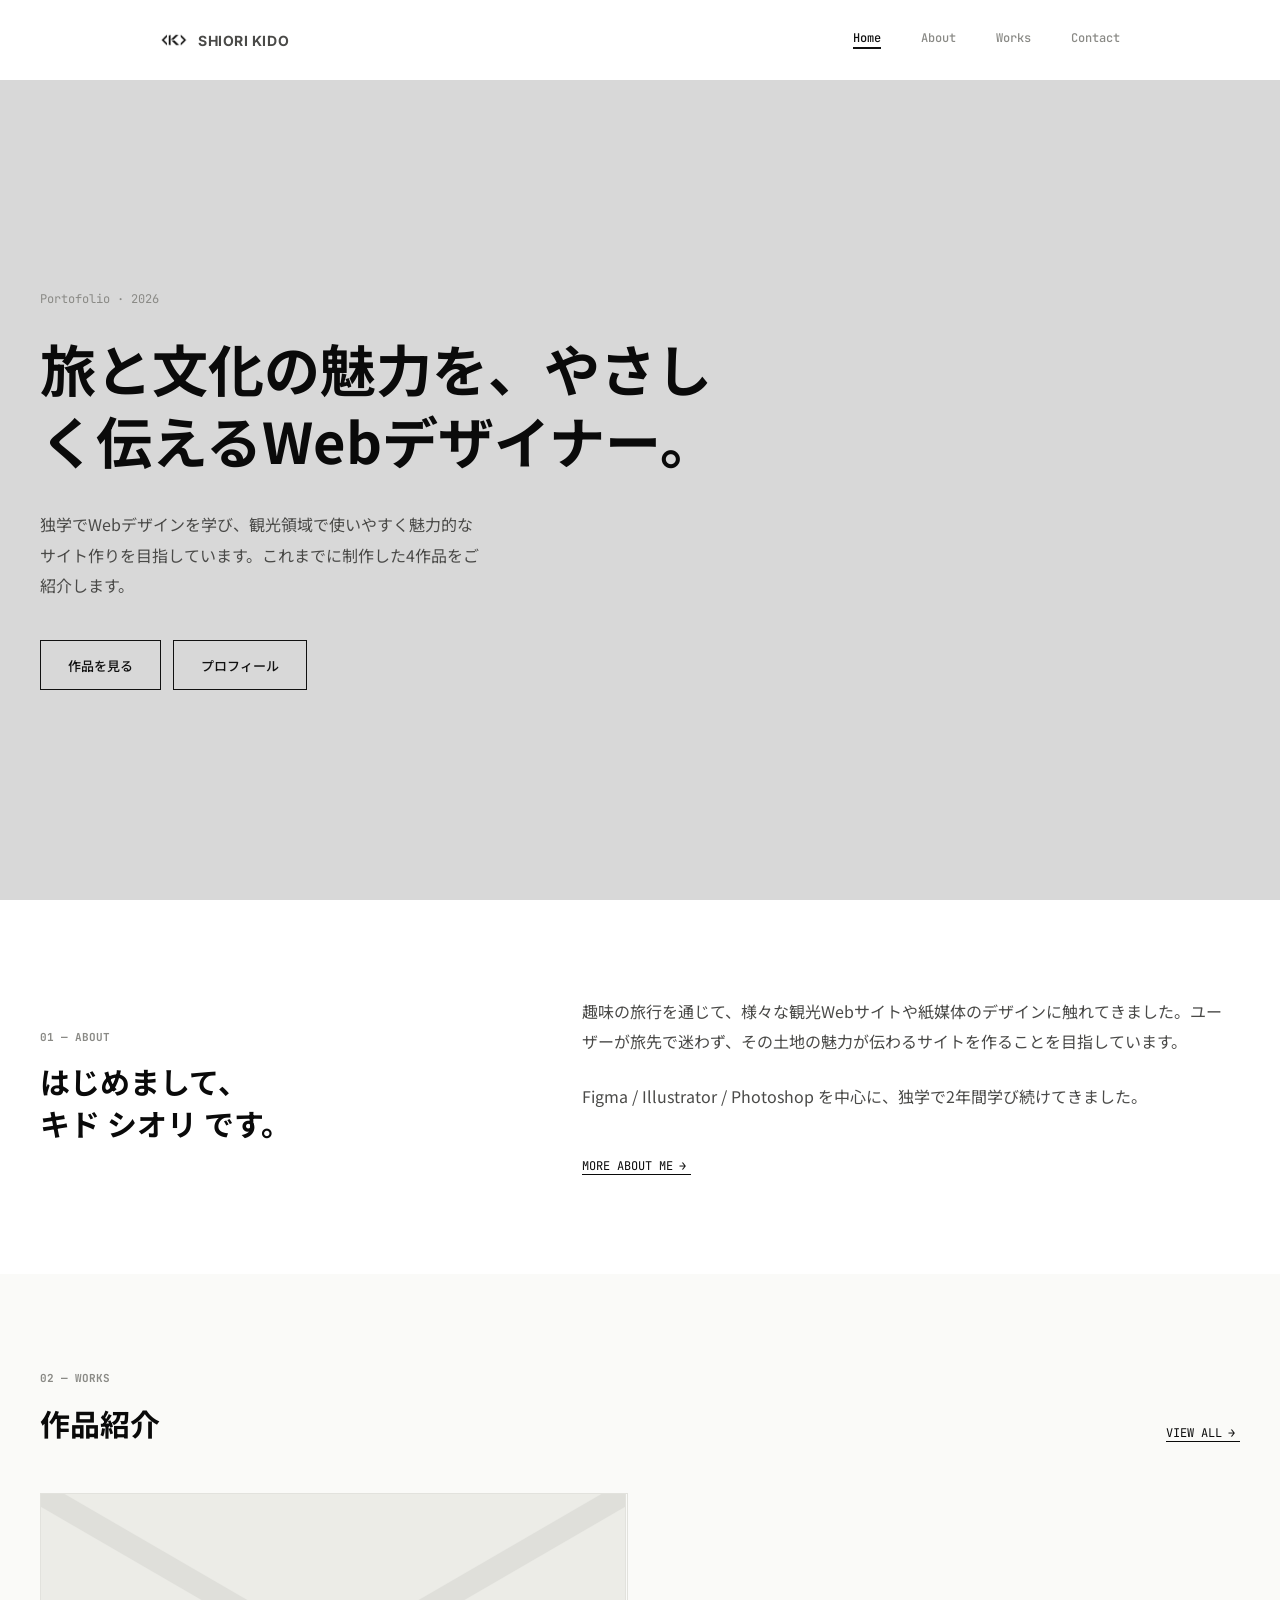
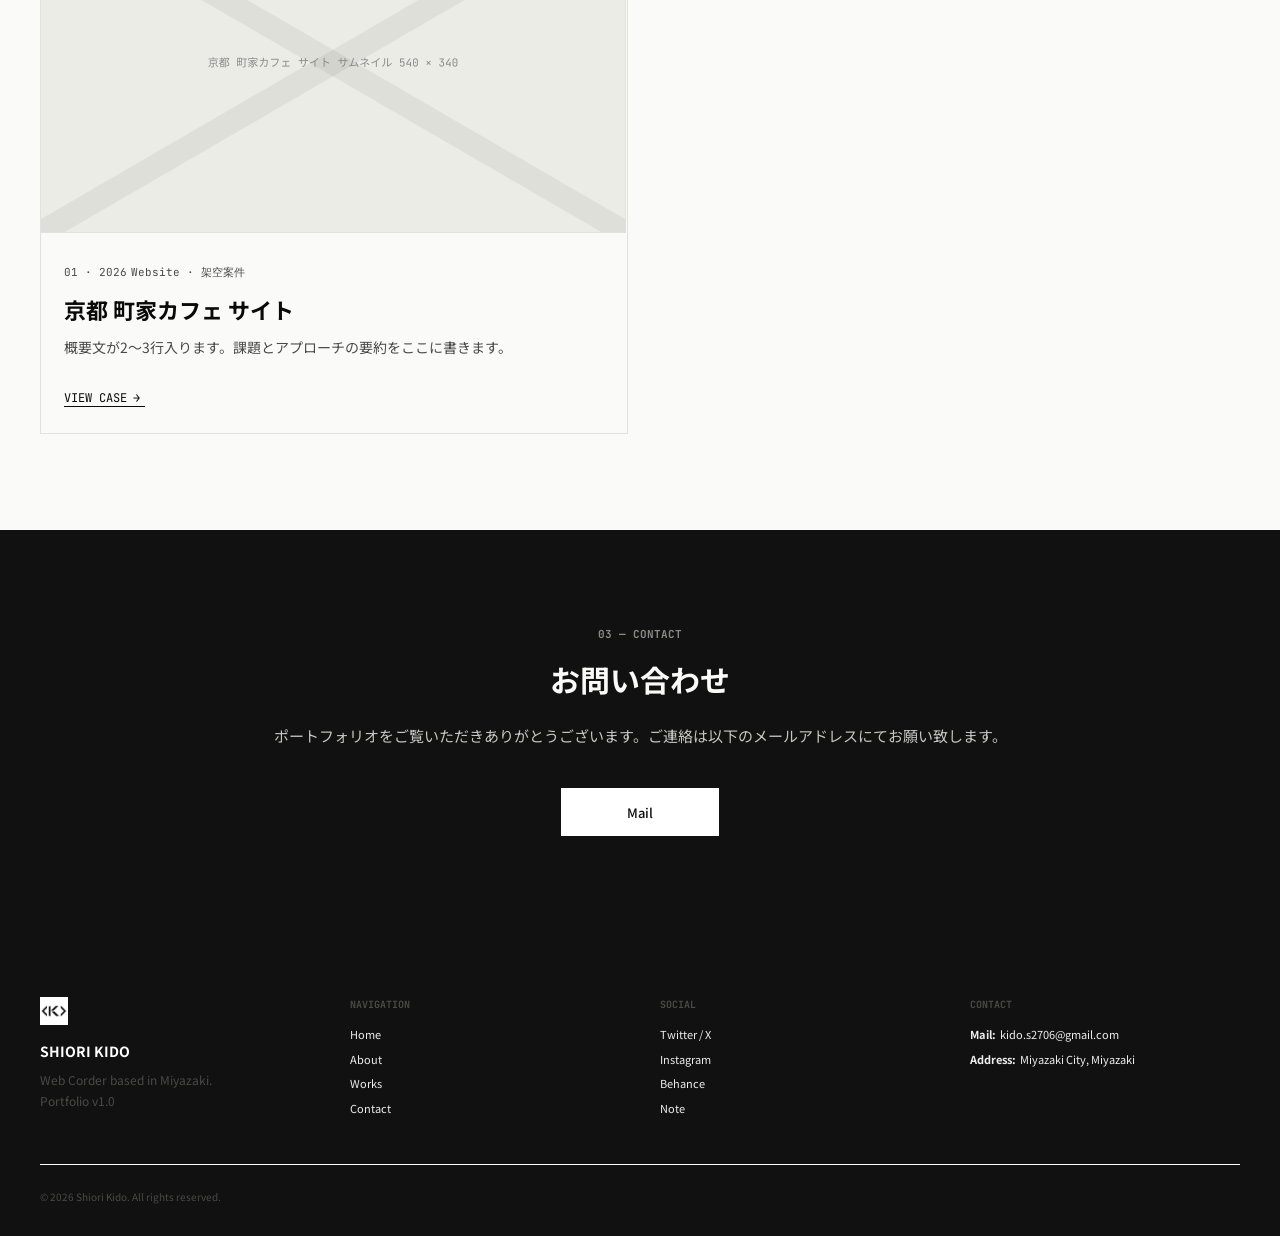
==== commit 73cebd51: "Add: Work case Page." ====
--- a/index.html
+++ b/index.html
@@ -28,6 +28,8 @@
 	<!-- Google Fonts -->
 	<link rel="preconnect" href="https://fonts.googleapis.com">
 	<link rel="preconnect" href="https://fonts.gstatic.com" crossorigin>
+	<link rel="preconnect" href="https://fonts.googleapis.com">
+	<link rel="preconnect" href="https://fonts.gstatic.com" crossorigin>
 	<link href="https://fonts.googleapis.com/css2?family=Inter:ital,opsz,wght@0,14..32,100..900;1,14..32,100..900&family=JetBrains+Mono:ital,wght@0,100..800;1,100..800&family=Noto+Sans+JP:wght@100..900&display=swap" rel="stylesheet">
 	<!-- JS -->
 	<script type="module" src="./assets/js/main.js"></script>
@@ -64,7 +66,7 @@
 							<a lang="en" href="./about.html" class="c-nav__link">About</a>
 						</li>
 						<li class="c-nav__item">
-							<a lang="en" href="./works.html" class="c-nav__link">Works</a>
+							<a lang="en" href="./works/index.html" class="c-nav__link">Works</a>
 						</li>
 						<li class="c-nav__item">
 							<a lang="en" href="./contact.html" class="c-nav__link">Contact</a>
@@ -116,8 +118,8 @@
 			<div class="l-container">
 				<div class="c-section-header p-top-section__header">
 					<h2 class="c-section-title p-top-section__title">
-						<span lang="en" class="c-section-title--en">01 — About</span>
-						<span class="c-section-title--ja">
+						<span lang="en" class="c-section-title__en">01 — About</span>
+						<span class="c-section-title__ja">
 							はじめまして、<br>
 							キド シオリ です。
 					</span>
@@ -142,8 +144,8 @@
 			<div class="l-container">
 				<div class="c-section-header p-top-section__header">
 					<h2 class="c-section-title p-top-section__title">
-						<span lang="en" class="c-section-title--en">02 — Works</span>
-						<span class="c-section-title--ja">作品紹介</span>
+						<span lang="en" class="c-section-title__en">02 — Works</span>
+						<span class="c-section-title__ja">作品紹介</span>
 					</h2>
 					<a href="" class="c-more-link">View all</a>
 				</div><!-- /.c-section-header -->
@@ -175,8 +177,8 @@
 			<div class="l-container">
 				<div class="c-section-header p-top-section__header">
 					<h2 class="c-section-title p-top-section__title">
-						<span lang="en" class="c-section-title--en">03 — Contact</span>
-						<span class="c-section-title--ja">お問い合わせ</span>
+						<span lang="en" class="c-section-title__en">03 — Contact</span>
+						<span class="c-section-title__ja">お問い合わせ</span>
 					</h2>
 				</div><!-- /.c-section-header -->
 				<div class="p-top-section__content p-top-contact__content">
@@ -221,7 +223,7 @@
 								<a href="about.html" class="l-footer__nav-link">About</a>
 							</li>
 							<li class="l-footer__nav-item">
-								<a href="./works.html" class="l-footer__nav-link">Works</a>
+								<a href="./works/index.html" class="l-footer__nav-link">Works</a>
 							</li>
 							<li class="l-footer__nav-item">
 								<a href="./contact.html" class="l-footer__nav-link">Contact</a>
@@ -240,7 +242,7 @@
 								<a href="about.html" class="l-footer__nav-link">Instagram</a>
 							</li>
 							<li class="l-footer__nav-item">
-								<a href="./works.html" class="l-footer__nav-link">Behance</a>
+								<a href="./works/" class="l-footer__nav-link">Behance</a>
 							</li>
 							<li class="l-footer__nav-item">
 								<a href="./contact.html" class="l-footer__nav-link">Note</a>
--- a/assets/css/base.css
+++ b/assets/css/base.css
@@ -7,19 +7,24 @@
   --text-color-footer-nav: #eee;
   --text-color-button: #111;
 
+  --bg-color-body: #fafaf8;
   --bg-color-header: #fff;
   --bg-color-hero: #d8d8d8;
   --bg-color-footer: #111;
   --bg-color-primary: #fff;
-  --bg-color-secondary: #fafaf8;
   --bg-color-thirdly: #111;
+
+  --border-color-primary: #e2e2dd;
 
   --transition-base: 0.2s ease;
   --transition-slow: 0.4s ease;
 }
 
 body {
+  margin: 0;
   padding-block-start: 5rem;
+
+  background-color: var(--bg-color-body);
 
   font-family: 'Noto Sans JP', sans-serif;
   color: var(--text-color-body);
@@ -48,7 +53,8 @@
   cursor: pointer;
 }
 
-ul {
+ul,
+ol {
   list-style: none;
   margin: 0;
   padding: 0;
@@ -62,5 +68,20 @@
   display: block;
   max-width: 100%;
   height: auto;
-  /* vertical-align: bottom; */
+  object-fit: cover;
 }
+
+address {
+  font-style: normal;
+}
+
+dl,
+dt,
+dd {
+  margin: 0;
+  padding: 0;
+}
+
+h1 {
+  margin-block: 0;
+}
--- a/assets/css/style.css
+++ b/assets/css/style.css
@@ -27,36 +27,10 @@
   color: var(--text-color-primary);
 }
 
-.c-section-title {
-  display: flex;
-  flex-direction: column;
-  gap: 1rem;
-
-  & .c-section-title--en {
-    font-size: 0.688rem;
-    line-height: 1.5;
-    text-transform: uppercase;
-    color: var(--text-color-secondary);
-  }
-
-  & .c-section-title--ja {
-    font-size: clamp(1.5rem, 2.34vw, 2rem);
-    line-height: 1.4;
-    font-weight: 700;
-    color: var(--text-color-primary);
-  }
-}
-
-.c-section-header:has(.c-more-link) {
-  display: flex;
-  justify-content: space-between;
-  align-items: end;
-
-  margin-block-end: 3rem;
-
-  & .c-more-link {
-    margin-inline-end: 1.125rem;
-  }
+.c-page-title {
+  font-size: clamp(2rem, 4.1vw, 3.5rem);
+  line-height: 1.3;
+  color: var(--text-color-primary);
 }
 
 .c-text {
@@ -65,6 +39,55 @@
   font-weight: 400;
 }
 
+.c-page-header:has(.c-breadcrumb) {
+  & .l-container {
+    display: flex;
+    flex-direction: column;
+    gap: 1rem;
+  }
+}
+
+/*-------------------------
+  Section Title
+-------------------------*/
+.c-section-title {
+  display: flex;
+  flex-direction: column;
+  gap: 1rem;
+}
+
+.c-section-title__en {
+  font-size: 0.688rem;
+  line-height: 1.5;
+  text-transform: uppercase;
+  color: var(--text-color-secondary);
+}
+
+.c-section-title__ja {
+  font-size: clamp(1.5rem, 2.34vw, 2rem);
+  line-height: 1.4;
+  font-weight: 700;
+  color: var(--text-color-primary);
+}
+
+/*-------------------------
+  Section Header
+-------------------------*/
+.c-section-header:has(.c-more-link) {
+  display: flex;
+  justify-content: space-between;
+  align-items: end;
+
+  margin-block-end: 3rem;
+}
+
+.c-section-header:has(.c-more-link) .c-more-link {
+  margin-inline-end: 1.125rem;
+}
+
+/*-------------------------
+  Button
+-------------------------*/
 .c-button {
   display: flex;
   align-items: center;
@@ -78,14 +101,6 @@
   box-shadow: inset 0 0 0 1px var(--text-color-button);
 
   transition: var(--transition-base);
-
-  & .c-button__label {
-    font-size: 0.813rem;
-    line-height: 1.5;
-    font-weight: 500;
-    color: var(--text-color-button);
-    transition: var(--transition-base);
-  }
 
   /* Hover State */
   &:hover {
@@ -96,6 +111,7 @@
     position: relative;
     color: var(--text-color-thirdly);
   }
+
   &:hover .c-button__label::after {
     position: absolute;
     content: '→';
@@ -105,46 +121,84 @@
   }
 }
 
+.c-button__label {
+  font-size: 0.813rem;
+  line-height: 1.5;
+  font-weight: 500;
+  color: var(--text-color-button);
+  transition: var(--transition-base);
+}
+
+/*-------------------------
+  More Link
+-------------------------*/
 .c-more-link {
+  --arrow-gap: 1.125rem;
+  --arrow-width: 0.75rem;
+  --arrow-shift: 0.125rem;
+
   display: inline-block;
   position: relative;
 
   font-size: 0.75rem;
   line-height: 1.5rem;
   color: var(--text-color-primary);
+  font-family: 'JetBrains Mono', sans-serif;
+
   text-transform: uppercase;
-  transition: var(--transition-base);
-
+  text-decoration: none;
+  transition: var(--transition-base);
+
+  /* 矢印 */
   &::before {
     position: absolute;
+    right: calc(var(--arrow-gap) * -1);
+    width: var(--arrow-width);
+
     content: '→';
-
-    right: -1.125rem;
-    width: 0.75rem;
+    content: '→' / '';
 
     transition: var(--transition-base);
   }
 
+  /* 下線 */
   &::after {
     position: absolute;
+    left: 0;
+    bottom: 0.25em;
+
+    width: calc(100% + var(--arrow-gap));
+    height: 1px;
+    background-color: currentColor;
+
     content: '';
-    left: 0;
-    bottom: 0.25rem;
-
-    width: calc(100% + 1.125rem);
-    height: 1px;
-    background-color: var(--text-color-primary);
-
     transition: var(--transition-base);
   }
-
-  /* Hover State */
-  &:hover {
-    color: var(--text-color-secondary);
-  }
-
-  &:hover::before {
-    right: -1.25rem;
+}
+
+/* Hover / Focus */
+.c-more-link:is(a):is(:hover, :focus-visible),
+a:is(:hover, :focus-visible) .c-more-link {
+  color: var(--text-color-secondary);
+}
+
+.c-more-link:is(a):is(:hover, :focus-visible)::before,
+a:is(:hover, :focus-visible) .c-more-link::before {
+  transform: translateX(var(--arrow-shift));
+}
+
+/* キーボード操作時のフォーカスリング(単体リンク用) */
+.c-more-link:is(a):focus-visible {
+  outline: 2px solid currentColor;
+  outline-offset: 4px;
+}
+
+/* 動きを減らす設定のユーザー向け */
+@media (prefers-reduced-motion: reduce) {
+  .c-more-link,
+  .c-more-link::before,
+  .c-more-link::after {
+    transition: none;
   }
 }
 
@@ -153,14 +207,20 @@
 -------------------------*/
 .c-card {
   width: 100%;
-  box-shadow: inset 0 0 0 1px #e2e2dd;
+  box-shadow: inset 0 0 0 1px var(--border-color-primary);
 }
 
 .c-card__body {
   padding: 1.5rem;
 }
+
 .c-card__meta {
   margin-block-end: 0.75rem;
+}
+
+.c-card__date,
+.c-card__category {
+  font-size: 0.688rem;
   font-family: 'JetBrains Mono', monospace;
 }
 
@@ -176,13 +236,114 @@
 
   font-size: 0.875rem;
   line-height: 1.7;
+}
+
+/*-------------------------
+  Breadcrumb
+-------------------------*/
+.c-breadcrumb {
+  display: flex;
+  align-items: center;
+
+  width: fit-content;
+  height: 1rem;
+}
+
+.c-breadcrumb__list {
+  display: flex;
+  align-items: center;
+  list-style: none;
+}
+
+.c-breadcrumb__item {
+  font-size: 0.688rem;
+  line-height: 1.455;
+  color: var(--text-color-secondary);
+  font-weight: 500;
+  letter-spacing: 0.05em;
+  text-transform: uppercase;
+
+  transition: var(--transition-base);
+
+  &:not(:last-of-type) {
+    display: flex;
+    align-items: center;
+    gap: 0.25rem;
+  }
+
+  &:not(:last-of-type)::after {
+    content: '/';
+    margin-inline-end: 0.25rem;
+  }
+}
+
+.c-breadcrumb__link {
+  text-decoration: underline;
+}
+
+/* Hover State */
+.c-breadcrumb__item:hover .c-breadcrumb__link {
+  opacity: 0.6;
+}
+
+/*-------------------------
+  Filter
+-------------------------*/
+.c-filter-nav__list {
+  display: flex;
+  align-items: center;
+  gap: 0.5rem;
+}
+
+.c-filter-nav__item {
+  display: flex;
+  align-items: center;
+  justify-content: center;
+
+  height: 2.25rem;
+  padding-inline: 1rem;
+  background-color: var(--bg-color-primary);
+  box-shadow: inset 0 0 0 1px var(--border-color-primary);
+  border-radius: 2px;
+
+  transition: var(--transition-base);
+
+  &:has(.is-active),
+  &:hover {
+    background-color: var(--bg-color-thirdly);
+  }
+
+  &:hover .c-filter-nav__button {
+    color: var(--text-color-thirdly);
+  }
+}
+
+.c-filter-nav__button {
+  font-size: 0.75rem;
+  font-weight: 500;
+  font-family: 'JetBrains Mono', sans-serif;
+
+  transition: var(--transition-base);
+
+  &.is-active {
+    color: var(--text-color-thirdly);
+  }
+}
+
+/* いずれかの項目をホバー中は、ホバーしていないアクティブ項目の強調を解除 */
+.c-filter-nav__list:has(.c-filter-nav__item:hover) .c-filter-nav__item:has(.is-active):not(:hover) {
+  background-color: var(--bg-color-primary);
+}
+
+.c-filter-nav__list:has(.c-filter-nav__item:hover) .c-filter-nav__item:not(:hover) .c-filter-nav__button.is-active {
+  color: inherit;
 }
 
 /* ============================
 *  Utility
 * ========================== */
 .u-number {
-  font-family: 'JetBrains Mono', sans-serif;
+  font-family: 'JetBrains Mono', monospace;
 }
 
 .u-sr-only {
@@ -196,3 +357,17 @@
   white-space: nowrap;
   border-width: 0;
 }
+
+.u-pc-only {
+  display: block;
+  @media screen and (max-width: 768px) {
+    display: none;
+  }
+}
+
+.u-sp-only {
+  display: none;
+  @media screen and (max-width: 768px) {
+    display: block;
+  }
+}
--- a/assets/css/header.css
+++ b/assets/css/header.css
@@ -34,27 +34,24 @@
   }
 }
 
-.l-header__title {
-  & .l-header__link {
-    display: flex;
-    align-items: center;
-    gap: 0.625rem;
-  }
-
-  & .l-header__icon {
-    width: 1.75rem;
-
-    aspect-ratio: 1 / 1;
-  }
-
-  & .l-header__logo-text {
-    font-size: 0.875rem;
-    font-weight: 700;
-    line-height: 1.5;
-    letter-spacing: 0.56px;
-    font-family: 'Inter', sans-serif;
-    text-transform: uppercase;
-  }
+.l-header__link {
+  display: flex;
+  align-items: center;
+  gap: 0.625rem;
+}
+
+.l-header__icon {
+  width: 1.75rem;
+  aspect-ratio: 1 / 1;
+}
+
+.l-header__logo-text {
+  font-size: 0.875rem;
+  font-weight: 700;
+  line-height: 1.5;
+  letter-spacing: 0.56px;
+  font-family: 'Inter', sans-serif;
+  text-transform: uppercase;
 }
 
 .l-header__top {
@@ -78,50 +75,56 @@
 
     width: 1.5rem;
     height: 2.25rem;
-
-    & .c-hamburger-menu__line {
-      position: relative;
-
-      display: block;
-
-      height: 2px;
-      width: 100%;
-      background-color: var(--text-color-header);
-    }
-    & .c-hamburger-menu__line::before,
-    & .c-hamburger-menu__line::after {
-      content: '';
-      position: absolute;
-
-      left: 0;
-
-      height: 2px;
-      width: 100%;
-      background-color: var(--text-color-header);
-
-      transition: var(--transition-slow);
-    }
-    & .c-hamburger-menu__line::before {
-      top: -0.5rem;
-    }
-    & .c-hamburger-menu__line::after {
-      top: 0.5rem;
-    }
-
-    /* Open state */
-    &.is-open .c-hamburger-menu__line {
-      background-color: transparent;
-    }
-    &.is-open .c-hamburger-menu__line::before,
-    &.is-open .c-hamburger-menu__line::after {
-      top: 0;
-    }
-    &.is-open .c-hamburger-menu__line::before {
-      transform: rotate(-25deg);
-    }
-    &.is-open .c-hamburger-menu__line::after {
-      transform: rotate(25deg);
-    }
+  }
+
+  /* Open state */
+  &.is-open .c-hamburger-menu__line {
+    background-color: transparent;
+  }
+
+  &.is-open .c-hamburger-menu__line::before,
+  &.is-open .c-hamburger-menu__line::after {
+    top: 0;
+  }
+
+  &.is-open .c-hamburger-menu__line::before {
+    transform: rotate(-25deg);
+  }
+
+  &.is-open .c-hamburger-menu__line::after {
+    transform: rotate(25deg);
+  }
+}
+
+.c-hamburger-menu__line {
+  position: relative;
+
+  display: block;
+
+  height: 2px;
+  width: 100%;
+  background-color: var(--text-color-header);
+
+  &::before,
+  &::after {
+    content: '';
+    position: absolute;
+
+    left: 0;
+
+    height: 2px;
+    width: 100%;
+    background-color: var(--text-color-header);
+
+    transition: var(--transition-slow);
+  }
+
+  &::before {
+    top: -0.5rem;
+  }
+
+  &::after {
+    top: 0.5rem;
   }
 }
 
@@ -135,15 +138,14 @@
     right: -100%;
 
     height: calc(100dvh - 3.5rem);
+    width: 100%;
 
     padding-block: 2rem;
-    padding-inline: 1rem;
+    padding-inline: 1rem 3rem;
 
     background-color: var(--bg-color-primary);
 
     transition: var(--transition-slow);
-
-    width: 100%;
 
     &.is-open {
       right: 0;
@@ -151,6 +153,9 @@
   }
 }
 
+/*-------------------------
+  Nav
+-------------------------*/
 .c-nav__list {
   display: flex;
   align-items: center;
@@ -164,33 +169,41 @@
 
   @media screen and (max-width: 768px) {
     flex-direction: column;
+    align-items: flex-end;
   }
 }
 
 .c-nav__item {
   height: 1.375rem;
 
-  &:hover .c-nav__link,
-  & .c-nav__link[aria-current='page'] {
+  &:hover .c-nav__link {
     text-decoration: underline;
     text-decoration-thickness: 2px;
     text-underline-offset: 0.4em;
 
     color: var(--text-color-header);
   }
-
-  .c-nav__link {
-    height: 100%;
-    font-size: 0.75rem;
-    line-height: 1.5;
-    font-weight: 500;
-    color: #8a8a86;
-    text-align: center;
-
-    transition: var(--transition-base);
-
-    @media screen and (max-width: 768px) {
-      font-size: 1rem;
-    }
-  }
-}
+}
+
+.c-nav__link {
+  height: 100%;
+  font-size: 0.75rem;
+  line-height: 1.5;
+  font-weight: 500;
+  color: #8a8a86;
+  text-align: center;
+
+  transition: var(--transition-base);
+
+  &[aria-current='page'] {
+    text-decoration: underline;
+    text-decoration-thickness: 2px;
+    text-underline-offset: 0.4em;
+
+    color: var(--text-color-header);
+  }
+
+  @media screen and (max-width: 768px) {
+    font-size: 1rem;
+  }
+}
--- a/assets/css/footer.css
+++ b/assets/css/footer.css
@@ -5,15 +5,12 @@
   padding-block: 4rem 2rem;
   background-color: var(--bg-color-footer);
 
+  /* 別ブロック(共通クラス)の調整はネスト */
   & .l-container {
     display: flex;
     flex-direction: column;
     gap: 3rem;
   }
-}
-
-.l-footer__nav-link {
-  color: var(--text-color-footer-nav);
 }
 
 .l-footer__main {
@@ -26,52 +23,60 @@
   }
 }
 
+/*-------------------------
+  Profile
+-------------------------*/
 .l-footer__profile {
   flex-shrink: 0;
+}
 
-  & .l-footer__profile-logo {
-    display: flex;
-    flex-direction: column;
-    gap: 1rem;
+.l-footer__profile-logo {
+  display: flex;
+  flex-direction: column;
+  gap: 1rem;
 
-    margin-block-end: 0.5rem;
+  margin-block-end: 0.5rem;
 
-    @media screen and (max-width: 768px) {
-      flex-direction: row;
-    }
-  }
-
-  & .l-footer__profile-logo-img {
-    width: 1.75rem;
-    height: auto;
-
-    aspect-ratio: 1 / 1;
-
-    font-size: 0;
-    line-height: 0;
-  }
-
-  & .l-footer__profile-name {
-    font-size: 0.875rem;
-    font-weight: 700;
-    color: var(--text-color-thirdly);
-    text-transform: uppercase;
-
-    @media screen and (max-width: 768px) {
-      font-size: 1.125rem;
-    }
-  }
-
-  & .l-footer__profile-description {
-    font-size: 0.75rem;
-    line-height: 1.7;
+  @media screen and (max-width: 768px) {
+    flex-direction: row;
   }
 }
 
+.l-footer__profile-logo-img {
+  width: 1.75rem;
+  height: auto;
+
+  aspect-ratio: 1 / 1;
+
+  font-size: 0;
+  line-height: 0;
+}
+
+.l-footer__profile-name {
+  font-size: 0.875rem;
+  font-weight: 700;
+  color: var(--text-color-thirdly);
+  text-transform: uppercase;
+
+  @media screen and (max-width: 768px) {
+    font-size: 1.125rem;
+  }
+}
+
+.l-footer__profile-description {
+  font-size: 0.75rem;
+  line-height: 1.7;
+}
+
+/*-------------------------
+  Columns
+-------------------------*/
 .l-footer__columns {
   display: grid;
-  grid-template-columns: 1fr 1fr 1fr;
+  grid-template-columns: repeat(3, 1fr);
   gap: 2.5rem;
+
+  width: 100%;
 
   @media screen and (max-width: 768px) {
     grid-template-columns: repeat(2, 1fr);
@@ -79,56 +84,64 @@
       'nav social'
       'contact contact';
   }
-
-  & .l-footer__nav-heading {
-    margin-block-end: 0.875rem;
-
-    font-size: 0.625rem;
-    text-transform: uppercase;
+}
+@media screen and (max-width: 768px) {
+  .l-footer__nav-column--navigation {
+    grid-area: nav;
   }
-
-  & .l-footer__nav-list {
-    display: flex;
-    flex-direction: column;
-    gap: 0.5rem;
+  .l-footer__nav-column--social {
+    grid-area: social;
   }
-
-  & .l-footer__nav-item {
-    font-size: 0.688rem;
-    color: var(--text-color-footer-nav);
-
-    @media screen and (max-width: 768px) {
-      font-size: 0.875rem;
-    }
+  .l-footer__nav-column--contact {
+    grid-area: contact;
   }
 }
 
-.l-footer__nav-column--navigation {
-  grid-area: nav;
+.l-footer__nav-heading {
+  margin-block-end: 0.875rem;
+
+  font-size: 0.625rem;
+  text-transform: uppercase;
 }
 
-.l-footer__nav-column--social {
-  grid-area: social;
+.l-footer__nav-list {
+  display: flex;
+  flex-direction: column;
+  gap: 0.5rem;
 }
 
-.l-footer__nav-column--contact {
-  grid-area: contact;
+.l-footer__nav-item {
+  font-size: 0.688rem;
+  color: var(--text-color-footer-nav);
+
+  @media screen and (max-width: 768px) {
+    font-size: 0.875rem;
+  }
 }
 
-.l-footer__contact {
-  & .l-footer__nav-item {
-    display: flex;
-    gap: 0.25rem;
-  }
+.l-footer__nav-link {
+  color: var(--text-color-footer-nav);
+}
 
-  & .l-footer__nav-item-label {
-    font-weight: 700;
-  }
-  & .l-footer__nav-item-label::after {
+/*-------------------------
+  Contact (footer)
+-------------------------*/
+.l-footer__contact .l-footer__nav-item {
+  display: flex;
+  gap: 0.25rem;
+}
+
+.l-footer__nav-item-label {
+  font-weight: 700;
+
+  &::after {
     content: ':';
   }
 }
 
+/*-------------------------
+  Bottom
+-------------------------*/
 .l-footer__bottom {
   padding-block-start: 1.5rem;
   border-top: 1px solid var(--bg-color-primary);
@@ -137,6 +150,7 @@
 .l-footer__copyright {
   display: block;
   font-size: 0.625rem;
+
   @media screen and (max-width: 768px) {
     text-align: center;
   }
--- a/assets/css/top.css
+++ b/assets/css/top.css
@@ -58,17 +58,16 @@
     display: grid;
     grid-template-columns: 1fr 1fr;
 
+    /* 別ブロック(c-button)の調整 */
     & .c-button {
       width: 100%;
     }
   }
 }
 
-.p-top-hero__image {
+.p-top-hero__img {
   @media screen and (max-width: 768px) {
-    & .p-top-hero__img {
-      aspect-ratio: 16 / 9;
-    }
+    aspect-ratio: 16 / 9;
   }
 }
 
@@ -103,10 +102,9 @@
 }
 
 /* ============================
-*  Worksout
+*  Works
 * ========================== */
 .p-top-works {
-  background-color: var(--bg-color-secondary);
 
   & .l-container {
     padding-block: 6rem;
@@ -133,6 +131,7 @@
 .p-top-contact {
   background-color: var(--bg-color-thirdly);
 
+  /* 別ブロック(共通クラス)の調整はネスト */
   & .l-container {
     padding-block: 6rem;
 
@@ -146,18 +145,18 @@
     text-align: center;
   }
 
-  & .c-section-title--ja {
-    color: var(--bg-color-secondary);
+  & .c-section-title__ja {
+    color: var(--bg-color-body);
   }
 
   & .c-button {
     width: 10rem;
     background-color: var(--bg-color-primary);
-  }
 
-  & .c-button:hover {
-    background-color: var(--bg-color-thirdly);
-    box-shadow: inset 0 0 0 1px var(--bg-color-primary);
+    &:hover {
+      background-color: var(--bg-color-thirdly);
+      box-shadow: inset 0 0 0 1px var(--bg-color-primary);
+    }
   }
 }
 
